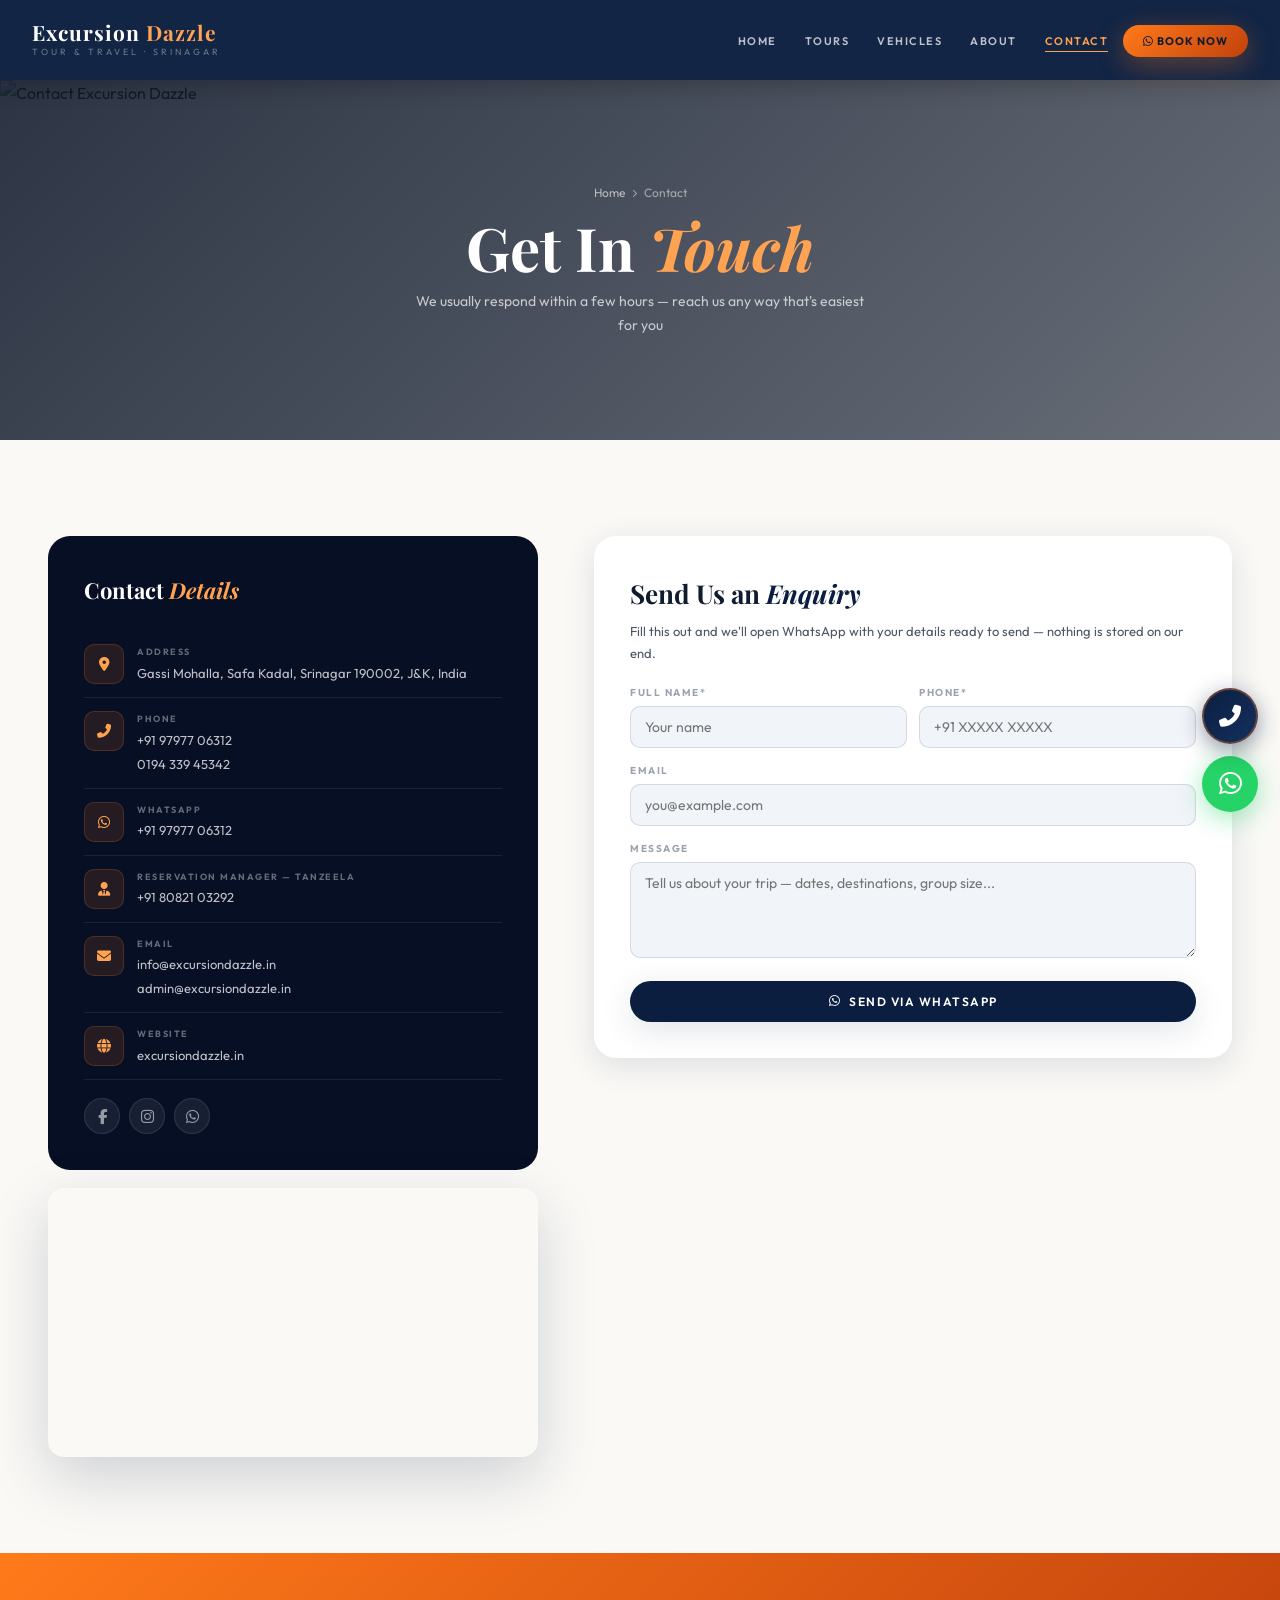
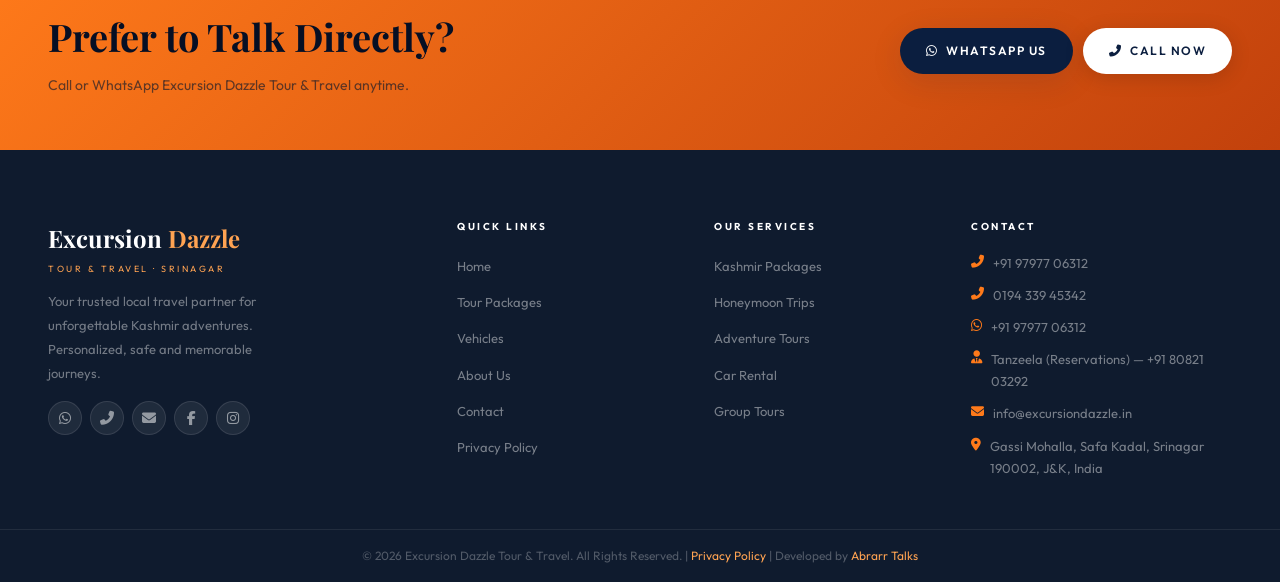
==== contact.html @ 809de859 "Add files via upload" ====
<!DOCTYPE html>
<html lang="en">
<head>
<meta charset="UTF-8"/>
<meta name="viewport" content="width=device-width,initial-scale=1.0,viewport-fit=cover"/>
<title>Contact Excursion Dazzle Tour &amp; Travel – Srinagar Kashmir Travel Agency</title>
<meta name="description" content="Contact Excursion Dazzle Tour &amp; Travel. Gassi Mohalla, Safa Kadal, Srinagar 190002, J&amp;K. Call +91 97977 06312 or WhatsApp for a free Kashmir tour quote."/>
<meta name="robots" content="index, follow, max-image-preview:large, max-snippet:-1"/>
<link rel="canonical" href="https://excursiondazzle.in/contact.html"/>
<meta property="og:title" content="Contact Excursion Dazzle Tour &amp; Travel – Srinagar Kashmir Travel Agency"/>
<meta property="og:description" content="Contact Excursion Dazzle Tour &amp; Travel. Gassi Mohalla, Safa Kadal, Srinagar 190002, J&amp;K. Call +91 97977 06312."/>
<meta property="og:image" content="https://images.unsplash.com/photo-1591649462430-c88aeea56a4f?w=1200&q=80"/>
<meta property="og:url" content="https://excursiondazzle.in/contact.html"/>
<meta name="geo.region" content="IN-JK"/>
<meta name="geo.placename" content="Safa Kadal, Srinagar, Jammu and Kashmir, India"/>
<meta name="geo.position" content="34.0837;74.7973"/>
<link rel="icon" type="image/png" href="favicon.png"/>
<link rel="preconnect" href="https://fonts.googleapis.com"/>
<link href="https://fonts.googleapis.com/css2?family=Playfair+Display:ital,wght@0,400;0,600;0,700;0,800;1,400;1,600&family=Outfit:wght@300;400;500;600;700;800&display=swap" rel="stylesheet"/>
<link rel="stylesheet" href="https://cdnjs.cloudflare.com/ajax/libs/font-awesome/6.5.0/css/all.min.css"/>
<link rel="stylesheet" href="style.css"/>
<script type="application/ld+json">
{
  "@context": "https://schema.org",
  "@type": "BreadcrumbList",
  "itemListElement": [
    { "@type": "ListItem", "position": 1, "name": "Home", "item": "https://excursiondazzle.in/index.html" },
    { "@type": "ListItem", "position": 2, "name": "Contact", "item": "https://excursiondazzle.in/contact.html" }
  ]
}
</script>
</head>
<body><div id="pageLoader"><div class="loader-brand">Excursion<span> Dazzle</span></div><div class="loader-orbit"></div></div><nav id="nav" class="solid">
  <div class="nav-wrap">
    <a href="index.html" class="nav-brand">
      <div class="nav-brand-name">Excursion<span> Dazzle</span></div>
      <div class="nav-brand-sub">Tour &amp; Travel &middot; Srinagar</div>
    </a>
    <ul class="nav-links" id="navLinks">
      <li><a href="index.html">Home</a></li>
      <li><a href="tours.html">Tours</a></li>
      <li><a href="cars.html">Vehicles</a></li>
      <li><a href="about.html">About</a></li>
      <li><a href="contact.html" class="active">Contact</a></li>
      <li><a href="https://wa.me/919797706312?text=Hi%20Excursion%20Dazzle%20Tour%20%26%20Travel!%20I%20want%20to%20enquire%20about%20a%20Kashmir%20trip." target="_blank" rel="noopener noreferrer" class="nav-cta"><i class="fab fa-whatsapp"></i> Book Now</a></li>
    </ul>
    <button class="nav-hbg" id="navHbg" aria-label="Menu"><span></span><span></span><span></span></button>
  </div>
</nav><div class="page-hero">
  <img src="https://images.unsplash.com/photo-1591649462430-c88aeea56a4f?w=1600&q=90" alt="Contact Excursion Dazzle" class="page-hero-bg" loading="eager"/>
  <div class="page-hero-ov"></div>
  <div class="page-hero-cnt">
    <div class="breadcrumb"><a href="index.html">Home</a><i class="fas fa-chevron-right"></i><span>Contact</span></div>
    <h1>Get In <em>Touch</em></h1>
    <p>We usually respond within a few hours — reach us any way that's easiest for you</p>
  </div>
</div>

<section class="sec">
  <div class="wrap">
    <div class="contact-grid">
      <div class="rvl">
        <div class="contact-info-card">
          <h3>Contact <em>Details</em></h3>
          <div class="ci">
            <div class="ci-ico"><i class="fas fa-map-marker-alt"></i></div>
            <div class="ci-body"><strong>Address</strong><span>Gassi Mohalla, Safa Kadal, Srinagar 190002, J&amp;K, India</span></div>
          </div>
          <div class="ci">
            <div class="ci-ico"><i class="fas fa-phone-alt"></i></div>
            <div class="ci-body"><strong>Phone</strong><a href="tel:+919797706312">+91 97977 06312</a><a href="tel:01943394-5342">0194 339 45342</a></div>
          </div>
          <div class="ci">
            <div class="ci-ico"><i class="fab fa-whatsapp"></i></div>
            <div class="ci-body"><strong>WhatsApp</strong><a href="https://wa.me/919797706312?text=Hi%20Excursion%20Dazzle%20Tour%20%26%20Travel!%20I%20want%20to%20enquire%20about%20a%20Kashmir%20trip." target="_blank" rel="noopener noreferrer">+91 97977 06312</a></div>
          </div>
          <div class="ci">
            <div class="ci-ico"><i class="fas fa-user-tie"></i></div>
            <div class="ci-body"><strong>Reservation Manager &mdash; Tanzeela</strong><a href="tel:+918082103292">+91 80821 03292</a></div>
          </div>
          <div class="ci">
            <div class="ci-ico"><i class="fas fa-envelope"></i></div>
            <div class="ci-body"><strong>Email</strong><a href="mailto:info@excursiondazzle.in">info@excursiondazzle.in</a><a href="mailto:admin@excursiondazzle.in">admin@excursiondazzle.in</a></div>
          </div>
          <div class="ci">
            <div class="ci-ico"><i class="fas fa-globe"></i></div>
            <div class="ci-body"><strong>Website</strong><a href="https://excursiondazzle.in" target="_blank" rel="noopener noreferrer">excursiondazzle.in</a></div>
          </div>
          <div class="social-btns">
            <a href="https://www.facebook.com/excursiondazzle" target="_blank" rel="noopener noreferrer" class="soc-btn"><i class="fab fa-facebook-f"></i></a>
            <a href="https://www.instagram.com/Excursion_dazzle" target="_blank" rel="noopener noreferrer" class="soc-btn"><i class="fab fa-instagram"></i></a>
            <a href="https://wa.me/919797706312?text=Hi%20Excursion%20Dazzle%20Tour%20%26%20Travel!%20I%20want%20to%20enquire%20about%20a%20Kashmir%20trip." target="_blank" rel="noopener noreferrer" class="soc-btn"><i class="fab fa-whatsapp"></i></a>
          </div>
        </div>
        <div class="map-frame">
          <iframe src="https://www.google.com/maps?q=Safa+Kadal,+Srinagar,+Jammu+and+Kashmir+190002&output=embed" width="100%" height="260" style="border:0" loading="lazy" referrerpolicy="no-referrer-when-downgrade" title="Excursion Dazzle Tour & Travel location map"></iframe>
        </div>
      </div>

      <div class="rvr">
        <div class="contact-form">
          <h3>Send Us an <em>Enquiry</em></h3>
          <p class="form-sub">Fill this out and we'll open WhatsApp with your details ready to send &mdash; nothing is stored on our end.</p>
          <form id="contactForm">
            <div class="fr">
              <div class="fg"><label for="cfName">Full Name*</label><input type="text" id="cfName" name="name" placeholder="Your name" required/></div>
              <div class="fg"><label for="cfPhone">Phone*</label><input type="tel" id="cfPhone" name="phone" placeholder="+91 XXXXX XXXXX" required/></div>
            </div>
            <div class="fg"><label for="cfEmail">Email</label><input type="email" id="cfEmail" name="email" placeholder="you@example.com"/></div>
            <div class="fg"><label for="cfMessage">Message</label><textarea id="cfMessage" name="message" rows="4" placeholder="Tell us about your trip — dates, destinations, group size..."></textarea></div>
            <button type="submit" id="cfSubmit" class="btn btn-royal" style="width:100%;justify-content:center"><i class="fab fa-whatsapp"></i> Send via WhatsApp</button>
          </form>
          <div class="form-success" id="formSuccess">
            <i class="fas fa-check-circle"></i>
            <h3>WhatsApp Opened!</h3>
            <p>Your message is ready to send on WhatsApp &mdash; just hit send there and we'll reply shortly.</p>
            <a href="tel:+919797706312" class="btn btn-royal"><i class="fas fa-phone-alt"></i> Or Call Us Directly</a>
          </div>
        </div>
      </div>
    </div>
  </div>
</section>

<div class="cta-strip">
  <div class="wrap">
    <div class="cta-inner">
      <div><h2>Prefer to Talk Directly?</h2><p>Call or WhatsApp Excursion Dazzle Tour &amp; Travel anytime.</p></div>
      <div class="cta-btns">
        <a href="https://wa.me/919797706312?text=Hi%20Excursion%20Dazzle%20Tour%20%26%20Travel!%20I%20want%20to%20enquire%20about%20a%20Kashmir%20trip." target="_blank" rel="noopener noreferrer" class="btn btn-royal"><i class="fab fa-whatsapp"></i> WhatsApp Us</a>
        <a href="tel:+919797706312" class="btn btn-white"><i class="fas fa-phone-alt"></i> Call Now</a>
      </div>
    </div>
  </div>
</div>
<footer>
  <div class="ft"><div class="wrap"><div class="ft-grid">
    <div>
      <div class="ft-brand-name">Excursion<span> Dazzle</span></div>
      <div class="ft-brand-tag">Tour &amp; Travel &middot; Srinagar</div>
      <p class="ft-about">Your trusted local travel partner for unforgettable Kashmir adventures. Personalized, safe and memorable journeys.</p>
      <div class="ft-soc">
        <a href="https://wa.me/919797706312?text=Hi%20Excursion%20Dazzle%20Tour%20%26%20Travel!%20I%20want%20to%20enquire%20about%20a%20Kashmir%20trip." target="_blank" rel="noopener noreferrer"><i class="fab fa-whatsapp"></i></a>
        <a href="tel:+919797706312"><i class="fas fa-phone-alt"></i></a>
        <a href="mailto:info@excursiondazzle.in"><i class="fas fa-envelope"></i></a>
        <a href="https://www.facebook.com/excursiondazzle" target="_blank" rel="noopener noreferrer"><i class="fab fa-facebook-f"></i></a>
        <a href="https://www.instagram.com/Excursion_dazzle" target="_blank" rel="noopener noreferrer"><i class="fab fa-instagram"></i></a>
      </div>
    </div>
    <div class="ft-col"><h4>Quick Links</h4><ul>
      <li><a href="index.html">Home</a></li>
      <li><a href="tours.html">Tour Packages</a></li>
      <li><a href="cars.html">Vehicles</a></li>
      <li><a href="about.html">About Us</a></li>
      <li><a href="contact.html">Contact</a></li>
      <li><a href="privacy.html">Privacy Policy</a></li>
    </ul></div>
    <div class="ft-col"><h4>Our Services</h4><ul>
      <li><a href="tours.html">Kashmir Packages</a></li>
      <li><a href="tours.html">Honeymoon Trips</a></li>
      <li><a href="tours.html">Adventure Tours</a></li>
      <li><a href="cars.html">Car Rental</a></li>
      <li><a href="tours.html">Group Tours</a></li>
    </ul></div>
    <div class="ft-col"><h4>Contact</h4>
      <div class="ft-ci"><i class="fas fa-phone-alt"></i><a href="tel:+919797706312">+91 97977 06312</a></div>
      <div class="ft-ci"><i class="fas fa-phone-alt"></i><a href="tel:01943394-5342">0194 339 45342</a></div>
      <div class="ft-ci"><i class="fab fa-whatsapp"></i><a href="https://wa.me/919797706312?text=Hi%20Excursion%20Dazzle%20Tour%20%26%20Travel!%20I%20want%20to%20enquire%20about%20a%20Kashmir%20trip.">+91 97977 06312</a></div>
      <div class="ft-ci"><i class="fas fa-user-tie"></i><span>Tanzeela (Reservations) &mdash; <a href="tel:+918082103292">+91 80821 03292</a></span></div>
      <div class="ft-ci"><i class="fas fa-envelope"></i><a href="mailto:info@excursiondazzle.in">info@excursiondazzle.in</a></div>
      <div class="ft-ci"><i class="fas fa-map-marker-alt"></i><span>Gassi Mohalla, Safa Kadal, Srinagar 190002, J&amp;K, India</span></div>
    </div>
  </div></div></div>
  <div class="fb"><div class="wrap">&copy; 2026 Excursion Dazzle Tour &amp; Travel. All Rights Reserved. | <a href="privacy.html">Privacy Policy</a> | Developed by <a href="https://abrartallks-portfolio.co.in/" target="_blank" rel="noopener noreferrer">Abrarr Talks</a></div></div>
</footer>
<a href="https://wa.me/919797706312?text=Hi%20Excursion%20Dazzle%20Tour%20%26%20Travel!%20I%20want%20to%20enquire%20about%20a%20Kashmir%20trip." target="_blank" rel="noopener noreferrer" class="wa-float" aria-label="WhatsApp"><i class="fab fa-whatsapp"></i><span class="wa-tip">Chat with us!</span></a>
<a href="tel:+919797706312" class="call-float" aria-label="Call"><i class="fas fa-phone-alt"></i><span class="call-tip">+91 97977 06312</span></a>
<button class="sct" id="sct"><i class="fas fa-chevron-up"></i></button>
<div class="toast" id="toast"></div>
<script src="script.js"></script>
</body>
</html>
---- style.css ----
/* ================================================================
   EXCURSION DAZZLE TOUR & TRAVEL — Premium Design System
   Deep Navy · Signature Orange · White · Subtle Red
   ================================================================ */
@import url('https://fonts.googleapis.com/css2?family=Playfair+Display:ital,wght@0,400;0,600;0,700;0,800;1,400;1,600&family=Outfit:wght@300;400;500;600;700;800&display=swap');

:root {
  /* Brand accent colors — Excursion Dazzle Tour & Travel */
  --primary:       #0B1E3F;   /* deep navy */
  --primary-hover: #14305F;   /* lighter navy on hover */
  --secondary:     #FF7A1A;   /* signature orange */
  --dark:          #060F24;   /* darkest navy (footer/hero base) */
  --dark-2:        #0A1830;
  --navbar:        #0B1E3F;
  --card:          #ffffff;
  --text-light:    #4b5563;
  --whatsapp:      #25D366;
  --accent-red:    #E23E3E;   /* subtle red — badges, urgency, price tags */

  /* Legacy color aliases (kept so existing component CSS below still resolves) */
  --royal:      var(--primary);
  --royal-dark: var(--dark);
  --royal-mid:  var(--primary-hover);
  --sky:        #3A5CA8;
  --gold:       var(--secondary);
  --gold-light: #FFA352;
  --gold-pale:  rgba(255,122,26,.12);
  --white:      #ffffff;
  --cream:      #FAF9F6;
  --charcoal:   #0F1B2E;
  --mist:       #F1F4F9;
  --text:       #101828;
  --text2:      #4b5563;
  --text3:      #9ca3af;
  --border:     rgba(11,30,63,.12);
  --border2:    rgba(255,122,26,.35);

  /* Shadows */
  --sh-sm:   0 2px 12px rgba(11,30,63,.08);
  --sh-md:   0 8px 32px rgba(11,30,63,.12);
  --sh-lg:   0 20px 60px rgba(11,30,63,.18);
  --sh-xl:   0 32px 80px rgba(11,30,63,.22);
  --sh-gold: 0 8px 28px rgba(255,122,26,.32);
  --sh-red:  0 8px 24px rgba(226,62,62,.32);

  /* Radii — sharper, more editorial than the old rounded style */
  --r-sm: 4px; --r-md: 10px; --r-lg: 16px; --r-xl: 22px; --r-2xl: 34px;

  /* Transitions */
  --ease: all .32s cubic-bezier(.4,0,.2,1);

  /* Nav */
  --nav-h: 80px;
}

/* ── RESET ─────────────────────────────────────────────── */
*,*::before,*::after { box-sizing: border-box; margin: 0; padding: 0; }
html { scroll-behavior: smooth; font-size: 16px; -webkit-text-size-adjust: 100%; }
body {
  font-family: 'Outfit', sans-serif;
  background: var(--cream);
  color: var(--text);
  overflow-x: hidden;
  line-height: 1.7;
  -webkit-font-smoothing: antialiased;
}
a { text-decoration: none; color: inherit; }
ul { list-style: none; }
img { display: block; max-width: 100%; height: auto; }
button { cursor: pointer; border: none; font-family: inherit; }
input, select, textarea { font-family: inherit; }

/* ── LOADER ─────────────────────────────────────────────── */
#pageLoader {
  position: fixed; inset: 0; z-index: 9999;
  background: var(--royal-dark);
  display: flex; flex-direction: column;
  align-items: center; justify-content: center;
  gap: 20px; transition: opacity .6s, visibility .6s;
}
#pageLoader.out { opacity: 0; visibility: hidden; pointer-events: none; }
.loader-brand {
  font-family: 'Playfair Display', serif;
  font-size: clamp(22px, 5vw, 38px);
  font-weight: 700; color: var(--white);
  letter-spacing: 1.5px;
  text-align: center;
}
.loader-brand span { color: var(--gold-light); }
.loader-orbit {
  width: 44px; height: 44px;
  border: 3px solid rgba(255,255,255,.1);
  border-top-color: var(--gold-light);
  border-radius: 50%;
  animation: spin 1s linear infinite;
}
@keyframes spin { to { transform: rotate(360deg); } }

/* ── TOP STRIP (govt-registration / trust bar) ─────────── */
.top-strip {
  position: fixed; top: 0; left: 0; right: 0; z-index: 901;
  background: var(--accent-red); color: var(--white);
  text-align: center; padding: 6px 14px;
  font-size: clamp(10px,1.6vw,11.5px); font-weight: 600; letter-spacing: .4px;
}
.top-strip i { margin-right: 6px; }
.top-strip + #nav { top: 30px; }
@media(max-width:480px){
  .top-strip { padding: 5px 10px; }
}

/* ── NAVBAR ─────────────────────────────────────────────── */
#nav {
  position: fixed; top: 0; left: 0; right: 0; z-index: 900;
  height: var(--nav-h);
  transition: background .35s, box-shadow .35s, height .3s;
}
#nav.solid {
  background: rgba(11,30,63,.97);
  backdrop-filter: blur(20px);
  box-shadow: 0 2px 24px rgba(0,0,0,.28);
}
#nav.sc { height: 62px; }
.nav-wrap {
  max-width: 1280px; margin: 0 auto;
  padding: 0 clamp(16px,3vw,32px);
  display: flex; align-items: center;
  justify-content: space-between; height: 100%;
}
.nav-brand {
  display: flex; flex-direction: column;
  z-index: 901; position: relative;
}
.nav-brand-name {
  font-family: 'Playfair Display', serif;
  font-size: clamp(15px,2.6vw,21px);
  font-weight: 700; color: var(--white);
  letter-spacing: 1px; line-height: 1.15;
}
.nav-brand-name span { color: var(--gold-light); }
.nav-brand-sub {
  font-size: 9px; color: rgba(255,255,255,.38);
  letter-spacing: 3px; text-transform: uppercase;
}
.nav-links {
  display: flex; align-items: center; gap: 2px;
}
.nav-links a {
  font-size: 11px; font-weight: 600; letter-spacing: 1.5px;
  text-transform: uppercase; color: rgba(255,255,255,.72);
  padding: 7px 13px; border-radius: var(--r-sm);
  transition: var(--ease); position: relative;
}
.nav-links a::after {
  content: ''; position: absolute; bottom: 3px; left: 13px; right: 13px;
  height: 1px; background: var(--gold-light);
  transform: scaleX(0); transition: transform .3s;
  transform-origin: center;
}
.nav-links a:hover { color: var(--white); }
.nav-links a:hover::after, .nav-links a.active::after { transform: scaleX(1); }
.nav-links a.active { color: var(--gold-light); }
.nav-cta {
  background: linear-gradient(135deg, var(--gold), #C2410C) !important;
  color: var(--charcoal) !important; font-weight: 700 !important;
  padding: 9px 20px !important; border-radius: 99px !important;
  box-shadow: var(--sh-gold) !important; letter-spacing: 1px !important;
}
.nav-cta:hover { transform: translateY(-1px); box-shadow: 0 10px 28px rgba(255,122,26,.5) !important; }
.nav-cta::after { display: none !important; }
.nav-hbg {
  display: none; flex-direction: column; gap: 5px;
  padding: 5px; z-index: 901; background: none; border: none; cursor: pointer;
}
.nav-hbg span {
  display: block; width: 22px; height: 2px;
  background: var(--white); border-radius: 2px;
  transition: var(--ease); pointer-events: none;
}
.nav-hbg.open span:nth-child(1) { transform: translateY(7px) rotate(45deg); }
.nav-hbg.open span:nth-child(2) { opacity: 0; }
.nav-hbg.open span:nth-child(3) { transform: translateY(-7px) rotate(-45deg); }

/* ── BUTTONS ─────────────────────────────────────────────── */
.btn {
  display: inline-flex; align-items: center; gap: 8px;
  font-family: 'Outfit', sans-serif; font-weight: 600;
  font-size: 12px; letter-spacing: 1.5px; text-transform: uppercase;
  padding: 13px 26px; border-radius: 99px;
  transition: var(--ease); cursor: pointer; border: none;
  white-space: nowrap; text-decoration: none;
}
.btn-gold { background: linear-gradient(135deg, var(--gold), #C2410C); color: var(--charcoal); box-shadow: var(--sh-gold); }
.btn-gold:hover { transform: translateY(-2px); box-shadow: 0 14px 36px rgba(255,122,26,.5); }
.btn-royal { background: var(--royal); color: var(--white); box-shadow: var(--sh-md); }
.btn-royal:hover { background: var(--royal-mid); transform: translateY(-2px); }
.btn-white { background: var(--white); color: var(--royal); box-shadow: 0 4px 20px rgba(0,0,0,.15); }
.btn-white:hover { transform: translateY(-2px); box-shadow: 0 8px 28px rgba(0,0,0,.2); }
.btn-outline { background: transparent; color: var(--white); border: 1.5px solid rgba(255,255,255,.4); }
.btn-outline:hover { background: rgba(255,255,255,.1); border-color: var(--gold-light); color: var(--gold-light); transform: translateY(-2px); }
.btn-wa { background: #25D366; color: var(--white); box-shadow: 0 4px 16px rgba(37,211,102,.32); }
.btn-wa:hover { background: #1eba57; transform: translateY(-2px); box-shadow: 0 8px 26px rgba(37,211,102,.45); }
.btn-sm { padding: 9px 18px; font-size: 10px; }

/* ── LAYOUT ──────────────────────────────────────────────── */
.wrap { max-width: 1240px; margin: 0 auto; padding: 0 clamp(14px,4vw,28px); }
.sec { padding: clamp(56px,10vw,96px) 0; }
.sec-sm { padding: clamp(36px,6vw,56px) 0; }

/* ── SECTION LABELS ──────────────────────────────────────── */
.lbl {
  display: inline-flex; align-items: center; gap: 10px;
  font-size: 10px; font-weight: 700; letter-spacing: 3px;
  text-transform: uppercase; color: var(--gold); margin-bottom: 12px;
}
.lbl::before, .lbl::after {
  content: ''; display: block; width: 24px; height: 1px;
  background: var(--gold); flex-shrink: 0;
}
.ttl {
  font-family: 'Playfair Display', serif;
  font-size: clamp(28px,5vw,52px);
  font-weight: 700; color: var(--charcoal);
  line-height: 1.15; margin-bottom: 14px;
}
.ttl em { font-style: italic; color: var(--royal); }
.ttl.lt { color: var(--white); }
.ttl.lt em { color: var(--gold-light); }
.sub-txt {
  font-size: clamp(14px,1.8vw,16px);
  color: var(--text2); max-width: 540px; line-height: 1.85;
}
.sub-txt.lt { color: rgba(255,255,255,.65); }
.sh { margin-bottom: clamp(32px,5vw,52px); }
.sh.c { text-align: center; }
.sh.c .lbl { justify-content: center; }
.sh.c .sub-txt { margin: 0 auto; }

/* ── REVEAL ──────────────────────────────────────────────── */
.rv  { opacity: 0; transform: translateY(26px); transition: opacity .65s cubic-bezier(.4,0,.2,1), transform .65s cubic-bezier(.4,0,.2,1); }
.rvl { opacity: 0; transform: translateX(-26px); transition: opacity .65s cubic-bezier(.4,0,.2,1), transform .65s cubic-bezier(.4,0,.2,1); }
.rvr { opacity: 0; transform: translateX(26px);  transition: opacity .65s cubic-bezier(.4,0,.2,1), transform .65s cubic-bezier(.4,0,.2,1); }
.rv.in,.rvl.in,.rvr.in { opacity: 1; transform: translate(0); }

/* ── GLASSMORPHISM CARD ──────────────────────────────────── */
.glass {
  background: rgba(255,255,255,.72);
  backdrop-filter: blur(12px);
  -webkit-backdrop-filter: blur(12px);
  border: 1px solid rgba(255,255,255,.7);
  border-radius: var(--r-xl);
  box-shadow: var(--sh-md);
}
.glass-dark {
  background: rgba(16,25,43,.72);
  backdrop-filter: blur(16px);
  -webkit-backdrop-filter: blur(16px);
  border: 1px solid rgba(255,255,255,.1);
  border-radius: var(--r-xl);
}

/* ── HERO ─────────────────────────────────────────────────── */
.hero {
  position: relative; height: 100vh; min-height: 620px;
  display: flex; align-items: center; justify-content: center;
  overflow: hidden;
}
.hero-bg {
  position: absolute; inset: 0;
  background: url('https://images.unsplash.com/photo-1626714638456-5f14c9427ad4?w=1800&q=90') center/cover no-repeat;
  filter: none !important;
}
.hero-ov {
  position: absolute; inset: 0;
  background: linear-gradient(160deg,
    rgba(16,25,43,.82) 0%,
    rgba(16,25,43,.48) 45%,
    rgba(16,25,43,.72) 100%);
}
.hero-bot {
  position: absolute; bottom: 0; left: 0; right: 0; height: 130px;
  background: linear-gradient(to top, var(--cream), transparent);
  pointer-events: none;
}
.hero-cnt {
  position: relative; z-index: 2; text-align: center;
  padding: 0 clamp(16px,5vw,40px); max-width: 900px; width: 100%;
}
.hero-eyebrow {
  display: inline-flex; align-items: center; gap: 8px;
  font-size: 10px; font-weight: 700; letter-spacing: 3.5px;
  text-transform: uppercase; color: var(--gold-light);
  background: rgba(255,122,26,.14);
  border: 1px solid rgba(255,122,26,.3);
  padding: 7px 16px; border-radius: 99px; margin-bottom: 20px;
}
.hero-title {
  font-family: 'Playfair Display', serif;
  font-size: clamp(38px,7.5vw,86px);
  font-weight: 700; color: var(--white);
  line-height: 1.06; margin-bottom: 18px;
  text-shadow: 0 3px 22px rgba(0,0,0,.28);
}
.hero-title em { font-style: italic; color: var(--gold-light); display: block; }
.hero-sub {
  font-size: clamp(14px,2.2vw,17px);
  color: rgba(255,255,255,.78);
  max-width: 560px; margin: 0 auto 32px;
  line-height: 1.85; font-weight: 300;
}
.hero-btns { display: flex; gap: 12px; flex-wrap: wrap; justify-content: center; }
.hero-scroll {
  position: absolute; bottom: 28px; left: 50%;
  transform: translateX(-50%); z-index: 2;
  display: flex; flex-direction: column;
  align-items: center; gap: 6px;
  color: rgba(255,255,255,.4); font-size: 9px;
  letter-spacing: 2px; text-transform: uppercase;
}
.hero-scroll-dot {
  width: 1.5px; height: 32px;
  background: linear-gradient(to bottom, transparent, rgba(255,255,255,.5));
}

/* ── TRUST STRIP ─────────────────────────────────────────── */
.trust-strip {
  background: var(--royal-dark);
  padding: clamp(20px,4vw,30px) 0;
}
.trust-grid {
  display: grid; grid-template-columns: repeat(4,1fr);
  gap: 0; max-width: 900px; margin: 0 auto;
}
.trust-item {
  text-align: center; padding: clamp(14px,3vw,22px) 14px;
  border-right: 1px solid rgba(255,255,255,.09);
  position: relative; transition: var(--ease);
}
.trust-item:last-child { border: none; }
.trust-item::after {
  content: ''; position: absolute; bottom: 0; left: 50%;
  transform: translateX(-50%); width: 0; height: 2px;
  background: var(--gold-light); transition: .4s;
}
.trust-item:hover::after { width: 60%; }
.trust-num {
  font-family: 'Playfair Display', serif;
  font-size: clamp(26px,4vw,38px);
  font-weight: 700; color: var(--gold-light);
  display: block; line-height: 1;
}
.trust-lbl {
  font-size: clamp(9px,1.6vw,11px);
  color: rgba(255,255,255,.5); letter-spacing: 1.5px;
  text-transform: uppercase; margin-top: 5px; display: block;
}
.trust-icon {
  font-size: clamp(16px,2.5vw,20px);
  color: var(--gold); margin-bottom: 6px; display: block;
}

/* ── ABOUT ───────────────────────────────────────────────── */
.about-grid {
  display: grid; grid-template-columns: 1fr 1fr;
  gap: clamp(32px,6vw,80px); align-items: center;
}
.about-imgs { position: relative; padding-bottom: 32px; }
.about-main {
  border-radius: var(--r-xl); overflow: hidden;
  height: clamp(280px,45vw,480px); box-shadow: var(--sh-xl);
}
.about-main img { width: 100%; height: 100%; object-fit: cover; filter: none !important; transition: transform .5s; }
.about-main:hover img { transform: scale(1.04); }
.about-sm {
  position: absolute; bottom: 0; right: clamp(-12px,-3vw,-28px);
  width: clamp(140px,18vw,210px); height: clamp(110px,14vw,160px);
  border-radius: var(--r-lg); overflow: hidden;
  border: 5px solid var(--cream); box-shadow: var(--sh-lg);
}
.about-sm img { width: 100%; height: 100%; object-fit: cover; }
.about-badge {
  position: absolute; top: -14px; left: -14px;
  width: clamp(72px,9vw,90px); height: clamp(72px,9vw,90px);
  border-radius: 50%;
  background: linear-gradient(135deg, var(--gold), #C2410C);
  display: flex; flex-direction: column; align-items: center;
  justify-content: center; box-shadow: var(--sh-gold); z-index: 2;
}
.about-badge-n {
  font-family: 'Playfair Display', serif;
  font-size: clamp(18px,3vw,24px);
  font-weight: 700; color: var(--white); line-height: 1;
}
.about-badge-t {
  font-size: 8px; color: rgba(255,255,255,.8); font-weight: 700;
  letter-spacing: 1px; text-transform: uppercase; text-align: center; line-height: 1.4;
}
.about-hl {
  display: flex; align-items: center; gap: 12px;
  font-size: clamp(13px,1.8vw,14px); color: var(--text2); margin-bottom: 12px;
}
.about-hl i {
  width: 32px; height: 32px; border-radius: 50%;
  background: rgba(255,122,26,.1); border: 1px solid var(--border2);
  display: flex; align-items: center; justify-content: center;
  color: var(--gold); font-size: 12px; flex-shrink: 0;
}

/* ── SERVICES ────────────────────────────────────────────── */
.services-bg {
  background: linear-gradient(180deg, var(--cream) 0%, #e8eef7 100%);
}
.svc-grid { display: grid; grid-template-columns: repeat(4,1fr); gap: 20px; }
.svc-card {
  background: var(--card); border-radius: var(--r-xl);
  padding: clamp(22px,3vw,30px) clamp(18px,2.5vw,24px);
  box-shadow: var(--sh-md); transition: var(--ease);
  position: relative; overflow: hidden; border: 1px solid transparent;
}
.svc-card::before {
  content: ''; position: absolute; inset: 0;
  background: linear-gradient(135deg, rgba(11,30,63,.04), rgba(255,122,26,.06));
  opacity: 0; transition: var(--ease);
}
.svc-card:hover {
  transform: translateY(-8px); box-shadow: var(--sh-xl);
  border-color: rgba(255,122,26,.25);
}
.svc-card:hover::before { opacity: 1; }
.svc-ico {
  width: 56px; height: 56px; border-radius: var(--r-md);
  background: linear-gradient(135deg, rgba(11,30,63,.1), rgba(255,122,26,.08));
  border: 1px solid var(--border2);
  display: flex; align-items: center; justify-content: center;
  margin-bottom: 18px; font-size: 22px; color: var(--royal);
  transition: var(--ease);
}
.svc-card:hover .svc-ico {
  background: linear-gradient(135deg, var(--royal), var(--royal-mid));
  color: var(--white); border-color: var(--royal);
}
.svc-card h3 {
  font-family: 'Playfair Display', serif;
  font-size: clamp(17px,2.2vw,20px); color: var(--charcoal); margin-bottom: 9px;
}
.svc-card p {
  font-size: 13px; color: var(--text2); line-height: 1.8; margin-bottom: 16px;
}
.svc-num {
  position: absolute; top: 14px; right: 18px;
  font-family: 'Playfair Display', serif; font-size: 48px;
  font-weight: 700; color: rgba(11,30,63,.05); line-height: 1;
}

/* ── WHY US ───────────────────────────────────────────────── */
.why-bg {
  background: linear-gradient(135deg, var(--royal-dark), var(--royal));
  position: relative; overflow: hidden;
}
.why-bg::before {
  content: ''; position: absolute; inset: 0;
  background: url('https://images.unsplash.com/photo-1506905925346-21bda4d32df4?w=1200&q=20') center/cover;
  opacity: .07; filter: none;
}
.why-grid { display: grid; grid-template-columns: repeat(3,1fr); gap: 22px; position: relative; }
.why-card {
  background: rgba(255,255,255,.06);
  border: 1px solid rgba(255,255,255,.1);
  border-radius: var(--r-xl); padding: clamp(24px,3.5vw,36px) clamp(18px,2.5vw,26px);
  text-align: center; transition: var(--ease);
  position: relative; overflow: hidden;
}
.why-card::after {
  content: ''; position: absolute; bottom: 0; left: 0; right: 0; height: 3px;
  background: linear-gradient(90deg, var(--gold), var(--gold-light));
  transform: scaleX(0); transition: transform .4s; transform-origin: center;
}
.why-card:hover { transform: translateY(-6px); border-color: rgba(255,122,26,.3); background: rgba(255,255,255,.1); }
.why-card:hover::after { transform: scaleX(1); }
.why-ico {
  width: 66px; height: 66px; border-radius: 50%;
  background: rgba(255,122,26,.14); border: 1px solid rgba(255,122,26,.3);
  display: flex; align-items: center; justify-content: center;
  margin: 0 auto 18px; font-size: 26px; color: var(--gold-light);
}
.why-card h3 {
  font-family: 'Playfair Display', serif;
  font-size: clamp(18px,2.5vw,22px); color: var(--white); margin-bottom: 10px;
}
.why-card p { font-size: 13px; color: rgba(255,255,255,.58); line-height: 1.85; }

/* ── GALLERY ─────────────────────────────────────────────── */
.gallery-bg { background: var(--charcoal); }
.gal-filter {
  display: flex; gap: 9px; flex-wrap: wrap;
  justify-content: center; margin-bottom: 32px;
}
.gal-btn {
  font-size: 11px; font-weight: 700; letter-spacing: 1px;
  text-transform: uppercase; padding: 7px 16px; border-radius: 99px;
  border: 1.5px solid rgba(255,255,255,.2); color: rgba(255,255,255,.6);
  background: transparent; cursor: pointer; transition: var(--ease);
  font-family: 'Outfit', sans-serif;
}
.gal-btn:hover, .gal-btn.on {
  background: var(--gold); color: var(--charcoal);
  border-color: var(--gold); box-shadow: var(--sh-gold);
}
.gal-grid {
  columns: 3; gap: 12px; column-fill: balance;
}
.gal-item {
  break-inside: avoid; margin-bottom: 12px;
  border-radius: var(--r-lg); overflow: hidden;
  position: relative; cursor: pointer; display: block;
}
.gal-item img {
  width: 100%; display: block; transition: transform .55s; filter: none !important;
}
.gal-item:hover img { transform: scale(1.07); }
.gal-ov {
  position: absolute; inset: 0;
  background: rgba(16,25,43,0);
  display: flex; flex-direction: column;
  align-items: center; justify-content: center; gap: 7px;
  transition: var(--ease); color: var(--white);
}
.gal-ov i { font-size: 22px; opacity: 0; transform: scale(.5); transition: var(--ease); }
.gal-cap {
  font-size: 11px; font-weight: 600; opacity: 0;
  transform: translateY(6px); transition: var(--ease);
  text-transform: uppercase; letter-spacing: 1px;
  background: rgba(255,122,26,.85); padding: 3px 10px; border-radius: 99px;
}
.gal-item:hover .gal-ov { background: rgba(16,25,43,.62); }
.gal-item:hover .gal-ov i { opacity: 1; transform: scale(1); }
.gal-item:hover .gal-cap { opacity: 1; transform: translateY(0); }

/* Lightbox */
.lb {
  position: fixed; inset: 0; z-index: 9000;
  background: rgba(0,0,0,.93);
  display: none; flex-direction: column;
  align-items: center; justify-content: center;
}
.lb.open { display: flex; }
.lb img { max-width: 90vw; max-height: 80vh; border-radius: var(--r-lg); object-fit: contain; }
.lb-x {
  position: absolute; top: 18px; right: 22px;
  width: 40px; height: 40px; border-radius: 50%;
  background: rgba(255,255,255,.1); color: var(--white);
  font-size: 16px; display: flex; align-items: center;
  justify-content: center; cursor: pointer; border: none; transition: var(--ease);
}
.lb-x:hover { background: rgba(255,255,255,.2); }
.lb-nav {
  position: absolute; top: 50%; transform: translateY(-50%);
  width: 44px; height: 44px; border-radius: 50%;
  background: rgba(255,255,255,.1); color: var(--white);
  font-size: 16px; display: flex; align-items: center;
  justify-content: center; cursor: pointer; border: none; transition: var(--ease);
}
.lb-nav:hover { background: rgba(255,255,255,.2); }
.lb-prev { left: 16px; } .lb-next { right: 16px; }
.lb-cap { color: rgba(255,255,255,.6); font-size: 13px; margin-top: 14px; text-align: center; }

/* ── TESTIMONIALS ────────────────────────────────────────── */
.testi-bg { background: linear-gradient(180deg, #e8eef7 0%, var(--cream) 100%); }
.testi-grid { display: grid; grid-template-columns: repeat(3,1fr); gap: 22px; }
.testi-card {
  background: var(--card); border-radius: var(--r-xl);
  padding: clamp(24px,3.5vw,36px) clamp(20px,3vw,28px);
  box-shadow: var(--sh-md); transition: var(--ease);
  position: relative; overflow: hidden;
}
.testi-card::before {
  content: '\201C'; font-family: 'Playfair Display', serif;
  font-size: 100px; color: rgba(11,30,63,.06);
  position: absolute; top: -8px; left: 16px; line-height: 1;
}
.testi-card:hover { transform: translateY(-5px); box-shadow: var(--sh-xl); }
.testi-stars { color: var(--gold); font-size: 14px; letter-spacing: 2px; margin-bottom: 13px; }
.testi-card p {
  font-size: clamp(13px,1.8vw,15px); color: var(--text2);
  line-height: 1.9; font-style: italic; margin-bottom: 18px; position: relative; z-index: 1;
}
.testi-auth { display: flex; align-items: center; gap: 12px; }
.testi-av {
  width: 46px; height: 46px; border-radius: 50%;
  background: linear-gradient(135deg, var(--royal), var(--royal-mid));
  display: flex; align-items: center; justify-content: center;
  font-weight: 700; font-size: 14px; color: var(--white); flex-shrink: 0;
}
.testi-auth strong { display: block; font-size: 14px; color: var(--charcoal); font-weight: 600; }
.testi-auth span { font-size: 11px; color: var(--text3); }

/* ── CONTACT ─────────────────────────────────────────────── */
.contact-grid { display: grid; grid-template-columns: 1fr 1.3fr; gap: clamp(28px,5vw,56px); align-items: start; }
.contact-info-card {
  background: var(--royal-dark); border-radius: var(--r-xl);
  padding: clamp(26px,4vw,36px); margin-bottom: 18px;
}
.contact-info-card h3 {
  font-family: 'Playfair Display', serif; font-size: 22px;
  color: var(--white); margin-bottom: 22px;
}
.contact-info-card h3 em { font-style: italic; color: var(--gold-light); }
.ci { display: flex; gap: 13px; padding: 13px 0; border-bottom: 1px solid rgba(255,255,255,.08); }
.ci:last-of-type { border: none; }
.ci-ico {
  width: 40px; height: 40px; border-radius: var(--r-md);
  background: rgba(255,122,26,.12); border: 1px solid rgba(255,122,26,.2);
  display: flex; align-items: center; justify-content: center;
  color: var(--gold-light); font-size: 14px; flex-shrink: 0;
}
.ci-body { display: flex; flex-direction: column; gap: 2px; }
.ci-body strong { font-size: 9px; letter-spacing: 1.5px; text-transform: uppercase; color: rgba(255,255,255,.38); }
.ci-body a, .ci-body span { font-size: 13px; color: rgba(255,255,255,.75); transition: var(--ease); }
.ci-body a:hover { color: var(--gold-light); }
.social-btns { display: flex; gap: 9px; margin-top: 18px; flex-wrap: wrap; }
.soc-btn {
  width: 36px; height: 36px; border-radius: 50%;
  background: rgba(255,255,255,.07); border: 1px solid rgba(255,255,255,.1);
  display: flex; align-items: center; justify-content: center;
  font-size: 15px; color: rgba(255,255,255,.55); transition: var(--ease);
  text-decoration: none;
}
.soc-btn:hover { background: var(--gold); color: var(--charcoal); border-color: var(--gold); transform: translateY(-2px); }
.map-frame { border-radius: var(--r-lg); overflow: hidden; box-shadow: var(--sh-lg); }
.contact-form {
  background: var(--card); border-radius: var(--r-xl);
  padding: clamp(24px,3.5vw,36px); box-shadow: var(--sh-md);
}
.contact-form h3 {
  font-family: 'Playfair Display', serif; font-size: clamp(20px,2.8vw,26px);
  color: var(--charcoal); margin-bottom: 4px;
}
.contact-form h3 em { font-style: italic; color: var(--royal); }
.form-sub { font-size: 13px; color: var(--text2); margin-bottom: 20px; }
.fg { margin-bottom: 14px; }
.fg label {
  display: block; font-size: 10px; font-weight: 700; letter-spacing: 1.5px;
  text-transform: uppercase; color: var(--text3); margin-bottom: 5px;
}
.fg input, .fg select, .fg textarea {
  width: 100%; padding: 11px 14px;
  border: 1.5px solid rgba(11,30,63,.13);
  border-radius: var(--r-md); font-size: 14px;
  color: var(--text); background: var(--mist);
  transition: var(--ease); outline: none;
  -webkit-appearance: none; appearance: none;
  font-family: 'Outfit', sans-serif;
}
.fg input:focus, .fg select:focus, .fg textarea:focus {
  border-color: var(--royal); background: var(--card);
  box-shadow: 0 0 0 3px rgba(11,30,63,.1);
}
.fg textarea { resize: vertical; }
.fr { display: grid; grid-template-columns: 1fr 1fr; gap: 12px; }
.form-success {
  text-align: center; padding: 32px 16px; display: none;
}
.form-success i { font-size: 48px; color: #25D366; display: block; margin-bottom: 12px; }
.form-success h3 { font-family: 'Playfair Display', serif; font-size: 24px; color: var(--charcoal); margin-bottom: 8px; }
.form-success p { color: var(--text2); font-size: 14px; margin-bottom: 18px; }

/* ── CTA STRIP ───────────────────────────────────────────── */
.cta-strip {
  background: linear-gradient(135deg, var(--gold), #C2410C);
  padding: clamp(36px,6vw,52px) 0; position: relative; overflow: hidden;
}
.cta-strip::before {
  content: ''; position: absolute; inset: 0;
  background: url('https://images.unsplash.com/photo-1506905925346-21bda4d32df4?w=1200&q=20') center/cover;
  opacity: .1; filter: none;
}
.cta-inner {
  display: flex; align-items: center;
  justify-content: space-between; gap: 22px;
  flex-wrap: wrap; position: relative;
}
.cta-inner h2 {
  font-family: 'Playfair Display', serif;
  font-size: clamp(22px,3.5vw,38px); color: var(--royal-dark); font-weight: 700;
}
.cta-inner p { font-size: 14px; color: rgba(16,25,43,.65); margin-top: 5px; }
.cta-btns { display: flex; gap: 10px; flex-wrap: wrap; }

/* ── TOURS PAGE SPECIFIC ─────────────────────────────────── */
.tour-grid { display: grid; grid-template-columns: repeat(3,1fr); gap: 22px; }
.tour-card {
  background: var(--card); border-radius: var(--r-xl);
  overflow: hidden; box-shadow: var(--sh-md); transition: var(--ease);
}
.tour-card:hover { transform: translateY(-8px); box-shadow: var(--sh-xl); }
.tour-img { height: clamp(180px,24vw,240px); overflow: hidden; position: relative; }
.tour-img img { width: 100%; height: 100%; object-fit: cover; filter: none !important; transition: transform .6s; }
.tour-card:hover .tour-img img { transform: scale(1.08); }
.tour-badge {
  position: absolute; top: 12px; left: 12px;
  font-size: 10px; font-weight: 700; letter-spacing: 1px;
  text-transform: uppercase; padding: 4px 11px; border-radius: 99px;
}
.badge-gold { background: var(--gold); color: var(--charcoal); }
.badge-royal { background: var(--royal); color: var(--white); }
.badge-green { background: linear-gradient(135deg,var(--accent-red),#B92A2A); color: var(--white); }
.tour-body { padding: clamp(16px,2.5vw,22px); }
.tour-cat { font-size: 10px; font-weight: 700; letter-spacing: 2px; text-transform: uppercase; color: var(--gold); margin-bottom: 6px; }
.tour-body h3 {
  font-family: 'Playfair Display', serif;
  font-size: clamp(17px,2.2vw,21px); color: var(--charcoal); margin-bottom: 9px; line-height: 1.3;
}
.tour-meta { display: flex; gap: 12px; margin-bottom: 10px; flex-wrap: wrap; }
.tour-meta span { font-size: 12px; color: var(--text3); display: flex; align-items: center; gap: 4px; }
.tour-meta i { color: var(--gold); font-size: 10px; }
.tour-desc { font-size: 13px; color: var(--text2); line-height: 1.75; margin-bottom: 14px; display: -webkit-box; -webkit-line-clamp: 3; -webkit-box-orient: vertical; overflow: hidden; }
.tour-footer { padding-top: 13px; border-top: 1px solid var(--mist); }
.tour-acts { display: flex; gap: 7px; margin-top: 9px; }
.tour-acts .btn { flex: 1; justify-content: center; padding: 9px 12px; font-size: 10px; }

/* Tour detail modal */
.tmo { position: fixed; inset: 0; z-index: 8000; background: rgba(16,25,43,.9); backdrop-filter: blur(6px); display: none; align-items: center; justify-content: center; padding: 16px; overflow-y: auto; }
.tmo.open { display: flex; }
.tmb { background: var(--card); border-radius: var(--r-xl); max-width: 720px; width: 100%; max-height: 92vh; overflow-y: auto; position: relative; }
.tmi { height: clamp(200px,30vw,280px); overflow: hidden; border-radius: var(--r-xl) var(--r-xl) 0 0; }
.tmi img { width: 100%; height: 100%; object-fit: cover; }
.tm-close { position: absolute; top: 12px; right: 12px; width: 36px; height: 36px; border-radius: 50%; background: rgba(255,255,255,.9); color: var(--charcoal); font-size: 13px; display: flex; align-items: center; justify-content: center; cursor: pointer; z-index: 2; border: none; transition: var(--ease); }
.tm-close:hover { background: var(--charcoal); color: var(--white); }
.tm-body { padding: clamp(18px,3vw,28px); }
.tm-body h2 { font-family: 'Playfair Display', serif; font-size: clamp(22px,3.5vw,30px); color: var(--charcoal); margin-bottom: 10px; }
.tm-inc { display: flex; flex-wrap: wrap; gap: 6px; margin: 12px 0; }
.tm-inc span { font-size: 11px; background: var(--mist); color: var(--text2); padding: 4px 11px; border-radius: 99px; border: 1px solid var(--border); }
.tm-itin { margin: 14px 0; }
.itin-row { display: flex; gap: 10px; margin-bottom: 8px; }
.itin-n { width: 26px; height: 26px; border-radius: 50%; background: var(--royal); color: var(--white); font-size: 11px; font-weight: 700; display: flex; align-items: center; justify-content: center; flex-shrink: 0; }
.itin-row p { font-size: 13px; color: var(--text2); line-height: 1.7; padding-top: 3px; }
.tm-btns { display: flex; gap: 9px; flex-wrap: wrap; margin-top: 16px; }

/* ── CARS PAGE ───────────────────────────────────────────── */
.car-grid { display: grid; grid-template-columns: repeat(3,1fr); gap: 22px; }
.car-card {
  background: var(--card); border-radius: var(--r-xl);
  overflow: hidden; box-shadow: var(--sh-md); transition: var(--ease);
}
.car-card:hover { transform: translateY(-7px); box-shadow: var(--sh-xl); }
.car-img { height: clamp(160px,20vw,210px); overflow: hidden; position: relative; background: var(--mist); }
.car-img img { width: 100%; height: 100%; object-fit: cover; filter: none !important; transition: transform .5s; }
.car-card:hover .car-img img { transform: scale(1.06); }
.car-body { padding: clamp(16px,2.5vw,22px); }
.car-body h3 { font-family: 'Playfair Display', serif; font-size: clamp(17px,2vw,20px); color: var(--charcoal); margin-bottom: 5px; }
.car-sub { font-size: 11px; color: var(--gold); font-weight: 700; letter-spacing: 1px; text-transform: uppercase; margin-bottom: 12px; display: block; }
.car-specs { display: flex; flex-wrap: wrap; gap: 7px; margin-bottom: 14px; }
.car-spec { font-size: 11px; background: var(--mist); color: var(--text2); padding: 4px 10px; border-radius: 99px; display: flex; align-items: center; gap: 4px; }
.car-spec i { color: var(--royal); font-size: 10px; }
.car-feat { display: inline-flex; align-items: center; gap: 5px; background: linear-gradient(135deg, var(--gold), #C2410C); color: var(--charcoal); font-size: 10px; font-weight: 700; padding: 3px 10px; border-radius: 99px; margin-bottom: 10px; }

/* ── PAGE HERO (inner pages) ─────────────────────────────── */
.page-hero {
  position: relative; height: clamp(240px,38vw,360px);
  display: flex; align-items: center; justify-content: center;
  overflow: hidden; margin-top: var(--nav-h);
}
.page-hero-bg { position: absolute; inset: 0; width: 100%; height: 100%; object-fit: cover; filter: none !important; }
.page-hero-ov { position: absolute; inset: 0; background: linear-gradient(135deg, rgba(16,25,43,.88), rgba(16,25,43,.62)); }
.page-hero-cnt { position: relative; z-index: 2; text-align: center; padding: 0 clamp(16px,5vw,40px); }
.breadcrumb {
  display: flex; align-items: center; gap: 7px;
  justify-content: center; margin-bottom: 11px;
  font-size: clamp(10px,2vw,12px); color: rgba(255,255,255,.5); flex-wrap: wrap;
}
.breadcrumb a { color: rgba(255,255,255,.62); transition: var(--ease); }
.breadcrumb a:hover { color: var(--gold-light); }
.breadcrumb i { font-size: 8px; }
.page-hero-cnt h1 {
  font-family: 'Playfair Display', serif;
  font-size: clamp(28px,6vw,60px); font-weight: 700;
  color: var(--white); line-height: 1.1; margin-bottom: 10px;
}
.page-hero-cnt h1 em { font-style: italic; color: var(--gold-light); }
.page-hero-cnt p { font-size: clamp(12px,2vw,14px); color: rgba(255,255,255,.7); max-width: 460px; margin: 0 auto; }

/* ── FLOATING BUTTONS ────────────────────────────────────── */
.wa-float {
  position: fixed; bottom: 88px; right: 22px; z-index: 990;
  width: 56px; height: 56px; border-radius: 50%;
  background: #25D366; color: var(--white);
  display: flex; align-items: center; justify-content: center;
  font-size: 26px; box-shadow: 0 6px 26px rgba(37,211,102,.46);
  text-decoration: none; transition: var(--ease);
  animation: wa-pulse 3s ease-in-out infinite;
}
.wa-float:hover { transform: scale(1.1); }
.wa-tip {
  position: absolute; right: 66px; top: 50%; transform: translateY(-50%);
  background: var(--charcoal); color: var(--white);
  font-size: 11px; font-weight: 600; padding: 6px 12px; border-radius: 99px;
  white-space: nowrap; opacity: 0; pointer-events: none; transition: var(--ease);
  border: 1px solid rgba(255,255,255,.1);
}
.wa-float:hover .wa-tip { opacity: 1; }
@keyframes wa-pulse {
  0%,100%{ box-shadow: 0 6px 26px rgba(37,211,102,.46), 0 0 0 0 rgba(37,211,102,.4); }
  50%{ box-shadow: 0 6px 26px rgba(37,211,102,.46), 0 0 0 14px rgba(37,211,102,0); }
}
.call-float {
  position: fixed; bottom: 156px; right: 22px; z-index: 990;
  width: 56px; height: 56px; border-radius: 50%;
  background: linear-gradient(135deg, var(--royal), var(--royal-mid));
  color: var(--white);
  display: flex; align-items: center; justify-content: center;
  font-size: 22px; box-shadow: 0 6px 22px rgba(11,30,63,.46);
  text-decoration: none; transition: var(--ease);
  border: 2px solid rgba(255,122,26,.35);
}
.call-float:hover { transform: scale(1.1); background: var(--gold); color: var(--charcoal); border-color: var(--gold); }
.call-tip {
  position: absolute; right: 66px; top: 50%; transform: translateY(-50%);
  background: var(--royal-dark); color: var(--white);
  font-size: 11px; font-weight: 600; padding: 6px 12px; border-radius: 99px;
  white-space: nowrap; opacity: 0; pointer-events: none; transition: var(--ease);
  border: 1px solid rgba(255,255,255,.1);
}
.call-float:hover .call-tip { opacity: 1; }
.sct {
  position: fixed; bottom: 22px; left: 22px; z-index: 990;
  width: 44px; height: 44px; border-radius: 50%;
  background: var(--royal-dark); color: var(--white);
  display: flex; align-items: center; justify-content: center;
  font-size: 14px; box-shadow: var(--sh-md);
  transition: var(--ease); opacity: 0; pointer-events: none; cursor: pointer; border: none;
}
.sct.show { opacity: 1; pointer-events: auto; }
.sct:hover { background: var(--gold); transform: translateY(-2px); }

/* ── STICKY BOOK BAR ─────────────────────────────────────── */
.sbb {
  position: fixed; bottom: 0; left: 0; right: 0; z-index: 800;
  background: rgba(11,30,63,.97); backdrop-filter: blur(16px);
  border-top: 1px solid rgba(255,122,26,.2);
  padding: 10px clamp(14px,4vw,26px);
  display: flex; align-items: center; justify-content: space-between; gap: 12px;
  transform: translateY(100%); transition: transform .4s ease;
  box-shadow: 0 -4px 24px rgba(0,0,0,.28);
}
.sbb.show { transform: translateY(0); }
.sbb-txt strong {
  display: block; font-family: 'Playfair Display', serif;
  font-size: clamp(14px,2.5vw,16px); color: var(--gold-light);
}
.sbb-txt span { font-size: clamp(10px,1.8vw,11px); color: rgba(255,255,255,.5); }
.sbb-btns { display: flex; gap: 9px; flex-shrink: 0; }

/* ── TOAST ───────────────────────────────────────────────── */
.toast {
  position: fixed; bottom: 88px; left: 50%;
  transform: translateX(-50%) translateY(10px);
  background: var(--royal-dark); color: var(--white);
  padding: 11px 24px; border-radius: 99px;
  font-size: 13px; font-weight: 500; z-index: 9990;
  opacity: 0; pointer-events: none; transition: all .35s;
  border: 1px solid rgba(255,122,26,.3);
  box-shadow: var(--sh-lg); white-space: nowrap; max-width: calc(100vw - 32px); text-align: center;
}
.toast.show { opacity: 1; transform: translateX(-50%) translateY(0); }
.toast.ok { background: #14532d; border-color: rgba(37,211,102,.35); }
.toast.err { background: #7f1d1d; border-color: rgba(239,68,68,.35); }

/* ── FOOTER ──────────────────────────────────────────────── */
footer { background: var(--charcoal); color: rgba(255,255,255,.6); }
.ft { padding: clamp(44px,8vw,68px) 0 clamp(28px,5vw,40px); border-bottom: 1px solid rgba(255,255,255,.08); }
.ft-grid { display: grid; grid-template-columns: 1.7fr 1fr 1fr 1.2fr; gap: 40px; }
.ft-brand-name {
  font-family: 'Playfair Display', serif;
  font-size: clamp(20px,3.5vw,24px);
  font-weight: 700; color: var(--white);
}
.ft-brand-name span { color: var(--gold-light); }
.ft-brand-tag { font-size: 9px; color: var(--gold-light); letter-spacing: 2.5px; text-transform: uppercase; margin-top: 2px; }
.ft-about { font-size: 13px; line-height: 1.85; margin: 13px 0 16px; color: rgba(255,255,255,.42); max-width: 240px; }
.ft-mmt {
  display: inline-flex; align-items: center; gap: 7px;
  background: rgba(255,122,26,.1); border: 1px solid var(--border2);
  color: var(--gold-light); font-size: 11px; font-weight: 600;
  padding: 6px 14px; border-radius: 99px; transition: var(--ease);
}
.ft-mmt:hover { background: rgba(255,122,26,.2); }
.ft-soc { display: flex; gap: 8px; margin-top: 16px; flex-wrap: wrap; }
.ft-soc a {
  width: 34px; height: 34px; border-radius: 50%;
  background: rgba(255,255,255,.07); border: 1px solid rgba(255,255,255,.1);
  display: flex; align-items: center; justify-content: center;
  font-size: 14px; color: rgba(255,255,255,.52); transition: var(--ease);
}
.ft-soc a:hover { background: var(--gold); color: var(--charcoal); border-color: var(--gold); transform: translateY(-2px); }
.ft-col h4 { font-size: 10px; font-weight: 700; letter-spacing: 2.5px; text-transform: uppercase; color: var(--white); margin-bottom: 17px; }
.ft-col ul { display: flex; flex-direction: column; gap: 9px; }
.ft-col ul li a { font-size: 13px; color: rgba(255,255,255,.44); transition: var(--ease); }
.ft-col ul li a:hover { color: var(--gold-light); padding-left: 4px; }
.ft-ci { display: flex; align-items: flex-start; gap: 9px; font-size: 13px; color: rgba(255,255,255,.44); margin-bottom: 10px; }
.ft-ci i { color: var(--gold); margin-top: 3px; flex-shrink: 0; }
.ft-ci a { color: rgba(255,255,255,.44); transition: var(--ease); word-break: break-word; }
.ft-ci a:hover { color: var(--gold-light); }
.fb { padding: 16px 0; text-align: center; font-size: clamp(11px,2vw,12px); color: rgba(255,255,255,.28); }
.fb a { color: var(--gold-light); }

/* ── PRIVACY PAGE ────────────────────────────────────────── */
.privacy-body {
  max-width: 800px; margin: 0 auto;
  background: var(--card); border-radius: var(--r-xl);
  padding: clamp(28px,4vw,52px); box-shadow: var(--sh-md);
}
.privacy-body h2 { font-family: 'Playfair Display', serif; font-size: clamp(22px,3vw,28px); color: var(--charcoal); margin: 28px 0 10px; }
.privacy-body h2:first-child { margin-top: 0; }
.privacy-body p { font-size: 14px; color: var(--text2); line-height: 1.9; margin-bottom: 14px; }
.privacy-body ul { margin: 10px 0 14px 20px; }
.privacy-body ul li { font-size: 14px; color: var(--text2); line-height: 1.9; margin-bottom: 5px; list-style: disc; }

/* ══════════════════════════════════════════════════════════
   RESPONSIVE
══════════════════════════════════════════════════════════ */
@media(max-width:1200px){
  .svc-grid { grid-template-columns: repeat(2,1fr); }
  .tour-grid { grid-template-columns: repeat(2,1fr); }
  .car-grid { grid-template-columns: repeat(2,1fr); }
}
@media(max-width:1024px){
  .trust-grid { grid-template-columns: repeat(2,1fr); }
  .trust-item { border-bottom: 1px solid rgba(255,255,255,.08); }
  .trust-item:nth-child(2) { border-right: none; }
  .trust-item:nth-child(3) { border-bottom: none; }
  .trust-item:nth-child(4) { border-bottom: none; }
  .ft-grid { grid-template-columns: 1fr 1fr; gap: 28px; }
  .why-grid { grid-template-columns: 1fr 1fr; }
  .testi-grid { grid-template-columns: 1fr 1fr; }
  .gal-grid { columns: 2; }
}
@media(max-width:900px){
  .about-grid { grid-template-columns: 1fr; gap: 36px; }
  .about-sm { display: none; }
  .contact-grid { grid-template-columns: 1fr; }
}
@media(max-width:768px){
  :root { --nav-h: 64px; }
  .nav-hbg { display: flex !important; }
  .nav-links {
    position: fixed !important; top: 0 !important; left: 0 !important;
    width: 100% !important; height: 100vh !important;
    background: rgba(11,30,63,.98) !important;
    backdrop-filter: blur(24px) !important;
    flex-direction: column !important; align-items: center !important;
    justify-content: center !important; gap: 0 !important;
    z-index: 900 !important; opacity: 0 !important;
    pointer-events: none !important; transition: opacity .28s ease !important;
    padding: 80px 0 40px !important; overflow-y: auto !important;
  }
  .nav-links.open { opacity: 1 !important; pointer-events: auto !important; }
  .nav-links a {
    font-size: 15px !important; padding: 16px 24px !important;
    display: block !important; border-radius: 0 !important; width: 100% !important;
    text-align: center !important; border-bottom: 1px solid rgba(255,255,255,.07) !important;
  }
  .nav-links a::after { display: none !important; }
  .nav-cta {
    margin: 16px auto 0 !important; width: calc(100% - 40px) !important;
    display: block !important; text-align: center !important; border-radius: 99px !important;
    padding: 13px 20px !important; font-size: 13px !important;
  }
  #nav { background: rgba(11,30,63,.97) !important; }
  .nav-brand, .nav-hbg { z-index: 901 !important; }

  .hero { height: 74vh; min-height: 460px; }
  .hero-bg { background-position: center 35%; }
  .hero-btns { flex-direction: column; align-items: center; }
  .hero-btns .btn { width: min(280px,88vw); justify-content: center; }
  .hero-eyebrow { display: none; }
  .hero-scroll { display: none; }
  .hero-bot { height: 80px; }

  .svc-grid { grid-template-columns: 1fr; }
  .why-grid { grid-template-columns: 1fr; }
  .testi-grid { grid-template-columns: 1fr; }
  .tour-grid { grid-template-columns: 1fr; }
  .car-grid { grid-template-columns: 1fr; }
  .gal-grid { columns: 2; }
  .fr { grid-template-columns: 1fr; }
  .cta-inner { flex-direction: column; text-align: center; }
  .cta-btns { justify-content: center; }
  .sbb { flex-direction: column; text-align: center; padding: 12px 16px; gap: 8px; }
  .sbb-btns { justify-content: center; }
  .wa-float { width: 50px; height: 50px; font-size: 23px; bottom: 18px; right: 18px; }
  .wa-tip { display: none; }
  .call-float { width: 50px; height: 50px; font-size: 19px; bottom: 80px; right: 18px; }
  .call-tip { display: none; }
  .sct { left: 14px; bottom: 14px; }
}
/* ── FAQ (AEO/GEO) ─────────────────────────────────────── */
.faq-list { max-width: 820px; margin: 0 auto; display: flex; flex-direction: column; gap: 12px; }
.faq-item {
  background: var(--card); border-radius: var(--r-lg);
  box-shadow: var(--sh-sm); border: 1px solid var(--border);
  overflow: hidden;
}
.faq-item summary {
  cursor: pointer; list-style: none; padding: 18px 22px;
  font-family: 'Playfair Display', serif; font-weight: 700;
  font-size: clamp(16px,2vw,19px); color: var(--charcoal);
  display: flex; align-items: center; justify-content: space-between; gap: 14px;
}
.faq-item summary::-webkit-details-marker { display: none; }
.faq-item summary::after {
  content: '\f078'; font-family: 'Font Awesome 6 Free'; font-weight: 900;
  font-size: 13px; color: var(--royal); transition: transform .3s; flex-shrink: 0;
}
.faq-item[open] summary::after { transform: rotate(180deg); }
.faq-item .faq-a { padding: 0 22px 20px; color: var(--text2); font-size: 14px; line-height: 1.8; }

@media(max-width:580px){
  .trust-grid { grid-template-columns: 1fr 1fr; }
  .gal-grid { columns: 1; }
  .testi-grid { grid-template-columns: 1fr; }
  .ft-grid { grid-template-columns: 1fr; }
}
@media(max-width:480px){
  .hero { height: 70vh; min-height: 420px; }
  .hero-bg { background-position: center 30%; }
  .tm-btns { flex-direction: column; }
  .tm-btns .btn { width: 100%; justify-content: center; }
}
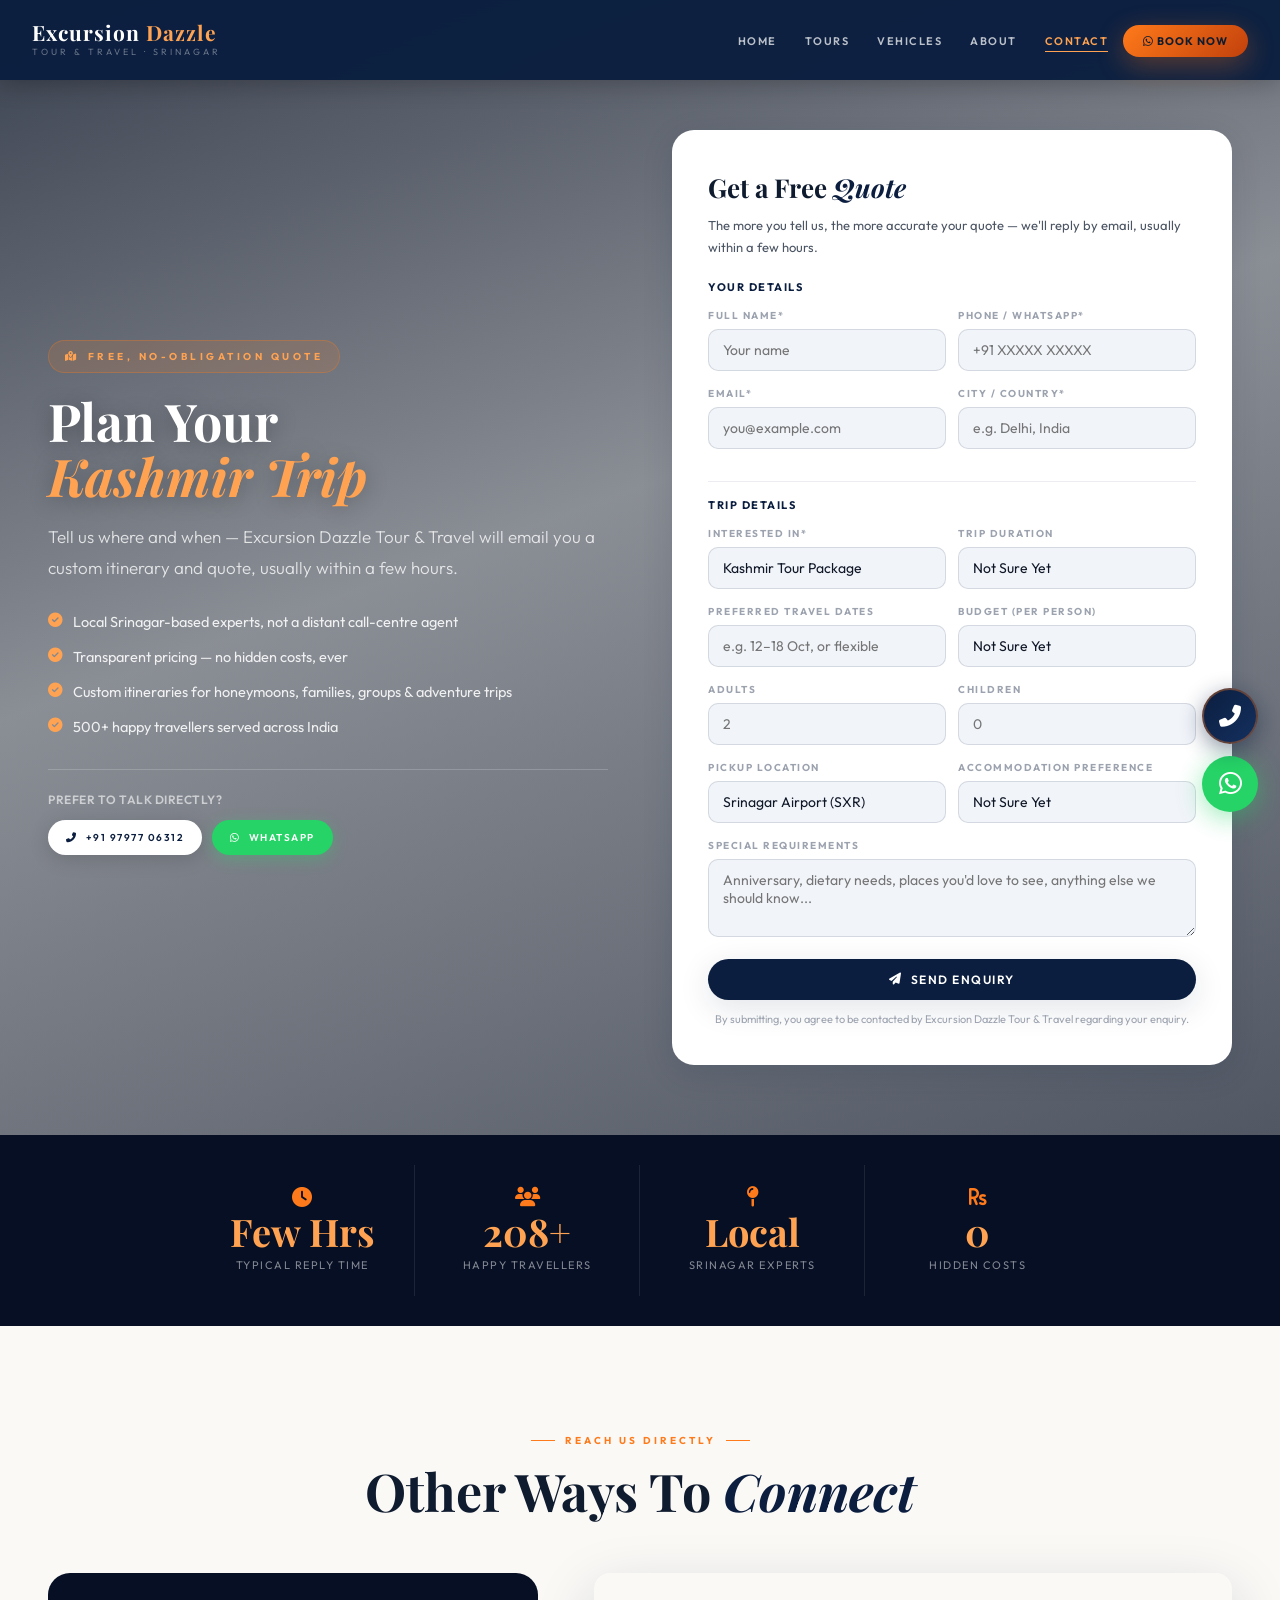
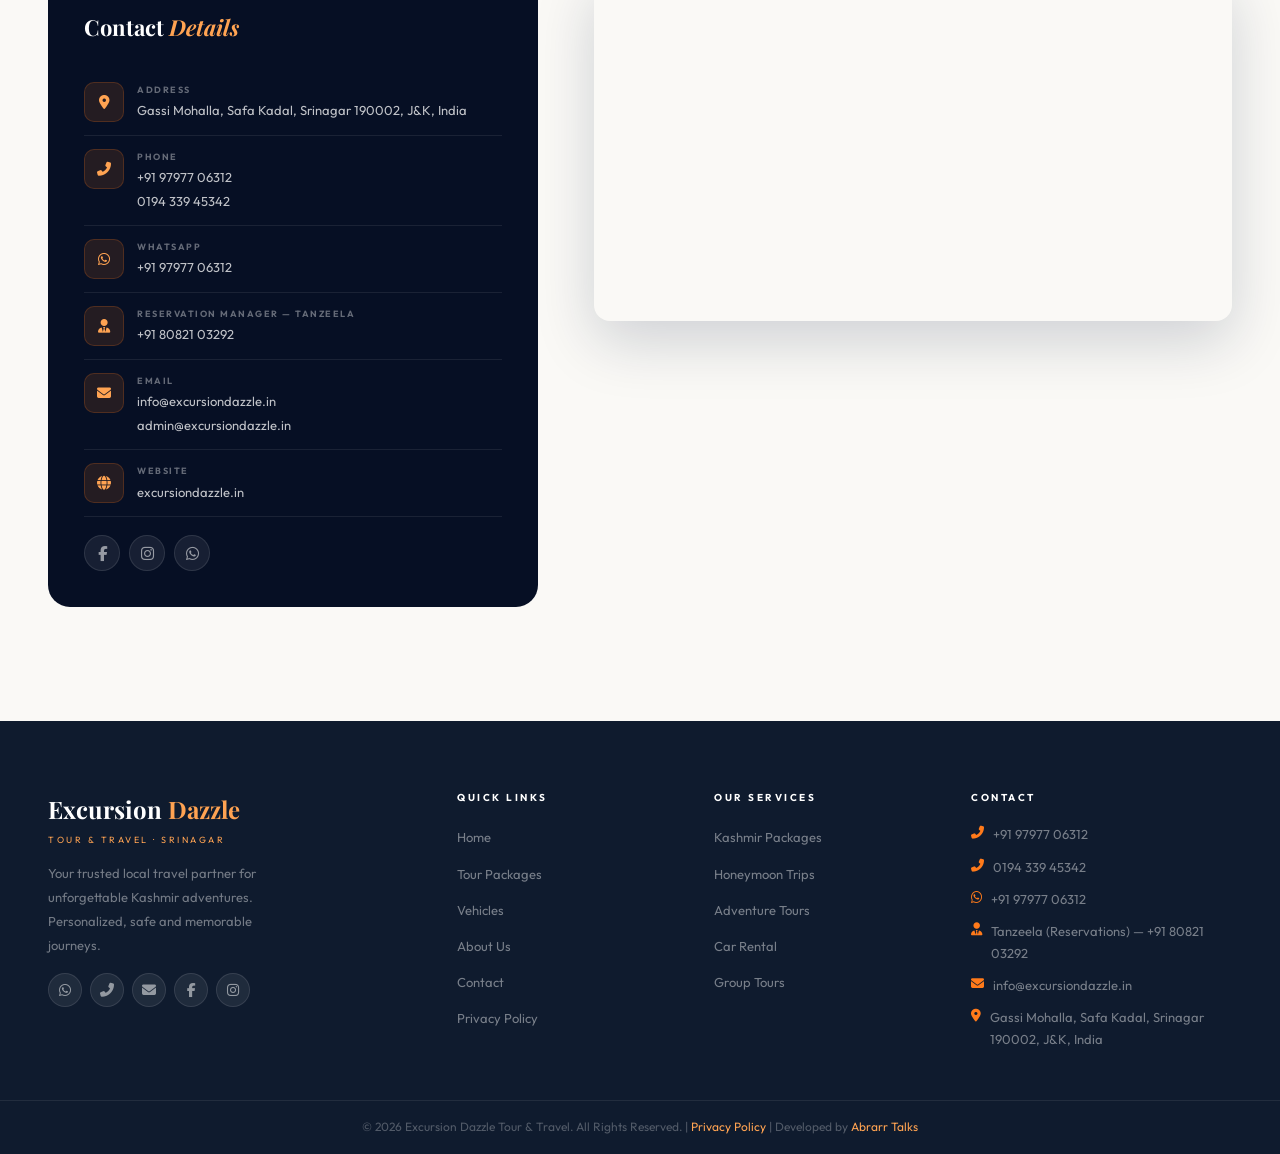
==== commit 892040a6: "Add files via upload" ====
--- a/contact.html
+++ b/contact.html
@@ -3,12 +3,12 @@
 <head>
 <meta charset="UTF-8"/>
 <meta name="viewport" content="width=device-width,initial-scale=1.0,viewport-fit=cover"/>
-<title>Contact Excursion Dazzle Tour &amp; Travel – Srinagar Kashmir Travel Agency</title>
-<meta name="description" content="Contact Excursion Dazzle Tour &amp; Travel. Gassi Mohalla, Safa Kadal, Srinagar 190002, J&amp;K. Call +91 97977 06312 or WhatsApp for a free Kashmir tour quote."/>
+<title>Plan Your Kashmir Trip – Excursion Dazzle Tour &amp; Travel | Get a Free Quote</title>
+<meta name="description" content="Tell us about your Kashmir trip and Excursion Dazzle Tour &amp; Travel will email you a custom quote. Gassi Mohalla, Safa Kadal, Srinagar. Call +91 97977 06312."/>
 <meta name="robots" content="index, follow, max-image-preview:large, max-snippet:-1"/>
 <link rel="canonical" href="https://excursiondazzle.in/contact.html"/>
-<meta property="og:title" content="Contact Excursion Dazzle Tour &amp; Travel – Srinagar Kashmir Travel Agency"/>
-<meta property="og:description" content="Contact Excursion Dazzle Tour &amp; Travel. Gassi Mohalla, Safa Kadal, Srinagar 190002, J&amp;K. Call +91 97977 06312."/>
+<meta property="og:title" content="Plan Your Kashmir Trip – Excursion Dazzle Tour &amp; Travel"/>
+<meta property="og:description" content="Tell us about your Kashmir trip and we'll email you a custom quote. Call +91 97977 06312."/>
 <meta property="og:image" content="https://images.unsplash.com/photo-1591649462430-c88aeea56a4f?w=1200&q=80"/>
 <meta property="og:url" content="https://excursiondazzle.in/contact.html"/>
 <meta name="geo.region" content="IN-JK"/>
@@ -46,18 +46,149 @@
     </ul>
     <button class="nav-hbg" id="navHbg" aria-label="Menu"><span></span><span></span><span></span></button>
   </div>
-</nav><div class="page-hero">
-  <img src="https://images.unsplash.com/photo-1591649462430-c88aeea56a4f?w=1600&q=90" alt="Contact Excursion Dazzle" class="page-hero-bg" loading="eager"/>
-  <div class="page-hero-ov"></div>
-  <div class="page-hero-cnt">
-    <div class="breadcrumb"><a href="index.html">Home</a><i class="fas fa-chevron-right"></i><span>Contact</span></div>
-    <h1>Get In <em>Touch</em></h1>
-    <p>We usually respond within a few hours — reach us any way that's easiest for you</p>
+</nav>
+
+<!-- LANDING HERO -->
+<section class="hero" id="planTrip" style="height:auto;min-height:100vh">
+  <div style="position:absolute;inset:0;background:url('https://images.unsplash.com/photo-1591649462430-c88aeea56a4f?w=1800&q=90') center 40%/cover"></div>
+  <div class="hero-ov"></div>
+  <div class="wrap" style="position:relative;z-index:2;padding-top:calc(var(--nav-h) + 50px);padding-bottom:70px">
+    <div class="landing-grid">
+
+      <!-- LEFT: PITCH -->
+      <div class="landing-pitch rvl">
+        <div class="hero-eyebrow" style="justify-content:flex-start"><i class="fas fa-map-marked-alt"></i> Free, No-Obligation Quote</div>
+        <h1 class="hero-title" style="text-align:left;font-size:clamp(30px,4.5vw,52px)">Plan Your<em> Kashmir Trip</em></h1>
+        <p class="hero-sub" style="text-align:left;margin:0 0 26px">Tell us where and when — Excursion Dazzle Tour &amp; Travel will email you a custom itinerary and quote, usually within a few hours.</p>
+        <ul class="landing-points">
+          <li><i class="fas fa-check-circle"></i> Local Srinagar-based experts, not a distant call-centre agent</li>
+          <li><i class="fas fa-check-circle"></i> Transparent pricing &mdash; no hidden costs, ever</li>
+          <li><i class="fas fa-check-circle"></i> Custom itineraries for honeymoons, families, groups &amp; adventure trips</li>
+          <li><i class="fas fa-check-circle"></i> 500+ happy travellers served across India</li>
+        </ul>
+        <div class="landing-alt">
+          <span>Prefer to talk directly?</span>
+          <div style="display:flex;gap:10px;flex-wrap:wrap">
+            <a href="tel:+919797706312" class="btn btn-white btn-sm"><i class="fas fa-phone-alt"></i> +91 97977 06312</a>
+            <a href="https://wa.me/919797706312?text=Hi%20Excursion%20Dazzle%20Tour%20%26%20Travel!%20I%20want%20to%20enquire%20about%20a%20Kashmir%20trip." target="_blank" rel="noopener noreferrer" class="btn btn-wa btn-sm"><i class="fab fa-whatsapp"></i> WhatsApp</a>
+          </div>
+        </div>
+      </div>
+
+      <!-- RIGHT: FORM CARD -->
+      <div class="rvr">
+        <div class="contact-form landing-form-card" id="contactFormWrap">
+          <h3>Get a Free <em>Quote</em></h3>
+          <p class="form-sub">The more you tell us, the more accurate your quote &mdash; we'll reply by email, usually within a few hours.</p>
+          <form id="contactForm">
+
+            <div class="fg-sec-lbl">Your Details</div>
+            <div class="fr">
+              <div class="fg"><label for="cfName">Full Name*</label><input type="text" id="cfName" name="name" placeholder="Your name" required/></div>
+              <div class="fg"><label for="cfPhone">Phone / WhatsApp*</label><input type="tel" id="cfPhone" name="phone" placeholder="+91 XXXXX XXXXX" required/></div>
+            </div>
+            <div class="fr">
+              <div class="fg"><label for="cfEmail">Email*</label><input type="email" id="cfEmail" name="email" placeholder="you@example.com" required/></div>
+              <div class="fg"><label for="cfCity">City / Country*</label><input type="text" id="cfCity" name="city" placeholder="e.g. Delhi, India" required/></div>
+            </div>
+
+            <div class="fg-sec-lbl">Trip Details</div>
+            <div class="fr">
+              <div class="fg"><label for="cfDest">Interested In*</label>
+                <select id="cfDest" name="destination" required>
+                  <option value="Kashmir Tour Package">Kashmir Tour Package</option>
+                  <option value="Honeymoon Package">Honeymoon Package</option>
+                  <option value="Family Tour">Family Tour</option>
+                  <option value="Adventure Tour">Adventure Tour</option>
+                  <option value="Group Tour">Group Tour</option>
+                  <option value="Car / Vehicle Rental">Car / Vehicle Rental</option>
+                  <option value="Custom / Not Sure Yet">Custom / Not Sure Yet</option>
+                </select>
+              </div>
+              <div class="fg"><label for="cfDuration">Trip Duration</label>
+                <select id="cfDuration" name="duration">
+                  <option value="Not Sure">Not Sure Yet</option>
+                  <option value="1-2 Nights">1&ndash;2 Nights</option>
+                  <option value="3-4 Nights">3&ndash;4 Nights</option>
+                  <option value="5-6 Nights">5&ndash;6 Nights</option>
+                  <option value="7+ Nights">7+ Nights</option>
+                </select>
+              </div>
+            </div>
+            <div class="fr">
+              <div class="fg"><label for="cfDates">Preferred Travel Dates</label><input type="text" id="cfDates" name="dates" placeholder="e.g. 12–18 Oct, or flexible"/></div>
+              <div class="fg"><label for="cfBudget">Budget (per person)</label>
+                <select id="cfBudget" name="budget">
+                  <option value="Not Sure">Not Sure Yet</option>
+                  <option value="Under ₹15,000">Under &#8377;15,000</option>
+                  <option value="₹15,000 – ₹30,000">&#8377;15,000 &ndash; &#8377;30,000</option>
+                  <option value="₹30,000 – ₹50,000">&#8377;30,000 &ndash; &#8377;50,000</option>
+                  <option value="₹50,000+">&#8377;50,000+</option>
+                </select>
+              </div>
+            </div>
+            <div class="fr">
+              <div class="fg"><label for="cfAdults">Adults</label><input type="number" id="cfAdults" name="adults" min="1" max="50" placeholder="2"/></div>
+              <div class="fg"><label for="cfChildren">Children</label><input type="number" id="cfChildren" name="children" min="0" max="50" placeholder="0"/></div>
+            </div>
+            <div class="fr">
+              <div class="fg"><label for="cfPickup">Pickup Location</label>
+                <select id="cfPickup" name="pickup">
+                  <option value="Srinagar Airport (SXR)">Srinagar Airport (SXR)</option>
+                  <option value="Srinagar Railway Station">Srinagar Railway Station</option>
+                  <option value="Jammu">Jammu</option>
+                  <option value="Not Applicable / Other">Not Applicable / Other</option>
+                </select>
+              </div>
+              <div class="fg"><label for="cfAccom">Accommodation Preference</label>
+                <select id="cfAccom" name="accommodation">
+                  <option value="Not Sure">Not Sure Yet</option>
+                  <option value="Hotel">Hotel</option>
+                  <option value="Houseboat">Houseboat</option>
+                  <option value="Mix of Both">Mix of Both</option>
+                </select>
+              </div>
+            </div>
+            <div class="fg"><label for="cfMessage">Special Requirements</label><textarea id="cfMessage" name="message" rows="3" placeholder="Anniversary, dietary needs, places you'd love to see, anything else we should know..."></textarea></div>
+
+            <button type="submit" id="cfSubmit" class="btn btn-royal" style="width:100%;justify-content:center"><i class="fas fa-paper-plane"></i> Send Enquiry</button>
+            <p style="font-size:11px;color:var(--text3);text-align:center;margin-top:10px">By submitting, you agree to be contacted by Excursion Dazzle Tour &amp; Travel regarding your enquiry.</p>
+          </form>
+        </div>
+        <div class="form-success" id="formSuccess">
+          <i class="fas fa-check-circle"></i>
+          <h3>Thank You!</h3>
+          <p>Your enquiry has been sent to our team at <strong>info@excursiondazzle.in</strong>. We'll get back to you by email shortly &mdash; usually within a few hours.</p>
+          <div style="display:flex;gap:10px;justify-content:center;flex-wrap:wrap">
+            <a href="https://wa.me/919797706312?text=Hi%20Excursion%20Dazzle%20Tour%20%26%20Travel!%20I%20just%20submitted%20an%20enquiry%20on%20your%20website." target="_blank" rel="noopener noreferrer" class="btn btn-wa"><i class="fab fa-whatsapp"></i> Message Us Now</a>
+            <a href="tel:+919797706312" class="btn btn-royal"><i class="fas fa-phone-alt"></i> Or Call Us</a>
+          </div>
+        </div>
+      </div>
+
+    </div>
+  </div>
+</section>
+
+<!-- TRUST STRIP -->
+<div class="trust-strip">
+  <div class="wrap">
+    <div class="trust-grid">
+      <div class="trust-item rv"><i class="fas fa-clock trust-icon"></i><span class="trust-num">Few Hrs</span><span class="trust-lbl">Typical Reply Time</span></div>
+      <div class="trust-item rv"><i class="fas fa-users trust-icon"></i><span class="trust-num count" data-to="500">0</span><span class="trust-lbl">Happy Travellers</span></div>
+      <div class="trust-item rv"><i class="fas fa-map-pin trust-icon"></i><span class="trust-num">Local</span><span class="trust-lbl">Srinagar Experts</span></div>
+      <div class="trust-item rv"><i class="fas fa-rupee-sign trust-icon"></i><span class="trust-num">0</span><span class="trust-lbl">Hidden Costs</span></div>
+    </div>
   </div>
 </div>
 
+<!-- CONTACT DETAILS + MAP -->
 <section class="sec">
   <div class="wrap">
+    <div class="sh c rv">
+      <div class="lbl">Reach Us Directly</div>
+      <h2 class="ttl">Other Ways To <em>Connect</em></h2>
+    </div>
     <div class="contact-grid">
       <div class="rvl">
         <div class="contact-info-card">
@@ -92,47 +223,16 @@
             <a href="https://wa.me/919797706312?text=Hi%20Excursion%20Dazzle%20Tour%20%26%20Travel!%20I%20want%20to%20enquire%20about%20a%20Kashmir%20trip." target="_blank" rel="noopener noreferrer" class="soc-btn"><i class="fab fa-whatsapp"></i></a>
           </div>
         </div>
-        <div class="map-frame">
-          <iframe src="https://www.google.com/maps?q=Safa+Kadal,+Srinagar,+Jammu+and+Kashmir+190002&output=embed" width="100%" height="260" style="border:0" loading="lazy" referrerpolicy="no-referrer-when-downgrade" title="Excursion Dazzle Tour & Travel location map"></iframe>
-        </div>
-      </div>
-
+      </div>
       <div class="rvr">
-        <div class="contact-form">
-          <h3>Send Us an <em>Enquiry</em></h3>
-          <p class="form-sub">Fill this out and we'll open WhatsApp with your details ready to send &mdash; nothing is stored on our end.</p>
-          <form id="contactForm">
-            <div class="fr">
-              <div class="fg"><label for="cfName">Full Name*</label><input type="text" id="cfName" name="name" placeholder="Your name" required/></div>
-              <div class="fg"><label for="cfPhone">Phone*</label><input type="tel" id="cfPhone" name="phone" placeholder="+91 XXXXX XXXXX" required/></div>
-            </div>
-            <div class="fg"><label for="cfEmail">Email</label><input type="email" id="cfEmail" name="email" placeholder="you@example.com"/></div>
-            <div class="fg"><label for="cfMessage">Message</label><textarea id="cfMessage" name="message" rows="4" placeholder="Tell us about your trip — dates, destinations, group size..."></textarea></div>
-            <button type="submit" id="cfSubmit" class="btn btn-royal" style="width:100%;justify-content:center"><i class="fab fa-whatsapp"></i> Send via WhatsApp</button>
-          </form>
-          <div class="form-success" id="formSuccess">
-            <i class="fas fa-check-circle"></i>
-            <h3>WhatsApp Opened!</h3>
-            <p>Your message is ready to send on WhatsApp &mdash; just hit send there and we'll reply shortly.</p>
-            <a href="tel:+919797706312" class="btn btn-royal"><i class="fas fa-phone-alt"></i> Or Call Us Directly</a>
-          </div>
+        <div class="map-frame" style="height:100%;min-height:340px">
+          <iframe src="https://www.google.com/maps?q=Safa+Kadal,+Srinagar,+Jammu+and+Kashmir+190002&output=embed" width="100%" height="100%" style="border:0;min-height:340px" loading="lazy" referrerpolicy="no-referrer-when-downgrade" title="Excursion Dazzle Tour & Travel location map"></iframe>
         </div>
       </div>
     </div>
   </div>
 </section>
 
-<div class="cta-strip">
-  <div class="wrap">
-    <div class="cta-inner">
-      <div><h2>Prefer to Talk Directly?</h2><p>Call or WhatsApp Excursion Dazzle Tour &amp; Travel anytime.</p></div>
-      <div class="cta-btns">
-        <a href="https://wa.me/919797706312?text=Hi%20Excursion%20Dazzle%20Tour%20%26%20Travel!%20I%20want%20to%20enquire%20about%20a%20Kashmir%20trip." target="_blank" rel="noopener noreferrer" class="btn btn-royal"><i class="fab fa-whatsapp"></i> WhatsApp Us</a>
-        <a href="tel:+919797706312" class="btn btn-white"><i class="fas fa-phone-alt"></i> Call Now</a>
-      </div>
-    </div>
-  </div>
-</div>
 <footer>
   <div class="ft"><div class="wrap"><div class="ft-grid">
     <div>
--- a/style.css
+++ b/style.css
@@ -627,6 +627,31 @@
 }
 .soc-btn:hover { background: var(--gold); color: var(--charcoal); border-color: var(--gold); transform: translateY(-2px); }
 .map-frame { border-radius: var(--r-lg); overflow: hidden; box-shadow: var(--sh-lg); }
+
+/* ── LANDING PAGE (contact.html) ───────────────────────────── */
+.landing-grid {
+  display: grid; grid-template-columns: 1fr 1fr; gap: clamp(30px,5vw,64px);
+  align-items: center;
+}
+.landing-pitch { color: var(--white); }
+.landing-points { list-style: none; margin: 22px 0 30px; display: flex; flex-direction: column; gap: 12px; }
+.landing-points li {
+  font-size: clamp(13px,1.6vw,14.5px); color: rgba(255,255,255,.88);
+  display: flex; align-items: flex-start; gap: 10px; line-height: 1.6;
+}
+.landing-points li i { color: var(--gold-light); margin-top: 3px; flex-shrink: 0; }
+.landing-alt {
+  border-top: 1px solid rgba(255,255,255,.18); padding-top: 20px;
+  display: flex; flex-direction: column; gap: 10px;
+}
+.landing-alt span { font-size: 12px; color: rgba(255,255,255,.6); font-weight: 600; letter-spacing: .5px; text-transform: uppercase; }
+.landing-form-card { box-shadow: var(--sh-xl); }
+@media(max-width:900px){
+  .landing-grid { grid-template-columns: 1fr; gap: 34px; }
+  .landing-pitch { text-align: center; }
+  .landing-points { text-align: left; }
+  .landing-alt { align-items: center; }
+}
 .contact-form {
   background: var(--card); border-radius: var(--r-xl);
   padding: clamp(24px,3.5vw,36px); box-shadow: var(--sh-md);
@@ -638,6 +663,12 @@
 .contact-form h3 em { font-style: italic; color: var(--royal); }
 .form-sub { font-size: 13px; color: var(--text2); margin-bottom: 20px; }
 .fg { margin-bottom: 14px; }
+.fg-sec-lbl {
+  font-size: 11px; font-weight: 700; letter-spacing: 1.5px; text-transform: uppercase;
+  color: var(--royal); margin: 18px 0 10px; padding-top: 14px;
+  border-top: 1px solid rgba(11,30,63,.08);
+}
+.fg-sec-lbl:first-child { margin-top: 0; padding-top: 0; border-top: none; }
 .fg label {
   display: block; font-size: 10px; font-weight: 700; letter-spacing: 1.5px;
   text-transform: uppercase; color: var(--text3); margin-bottom: 5px;
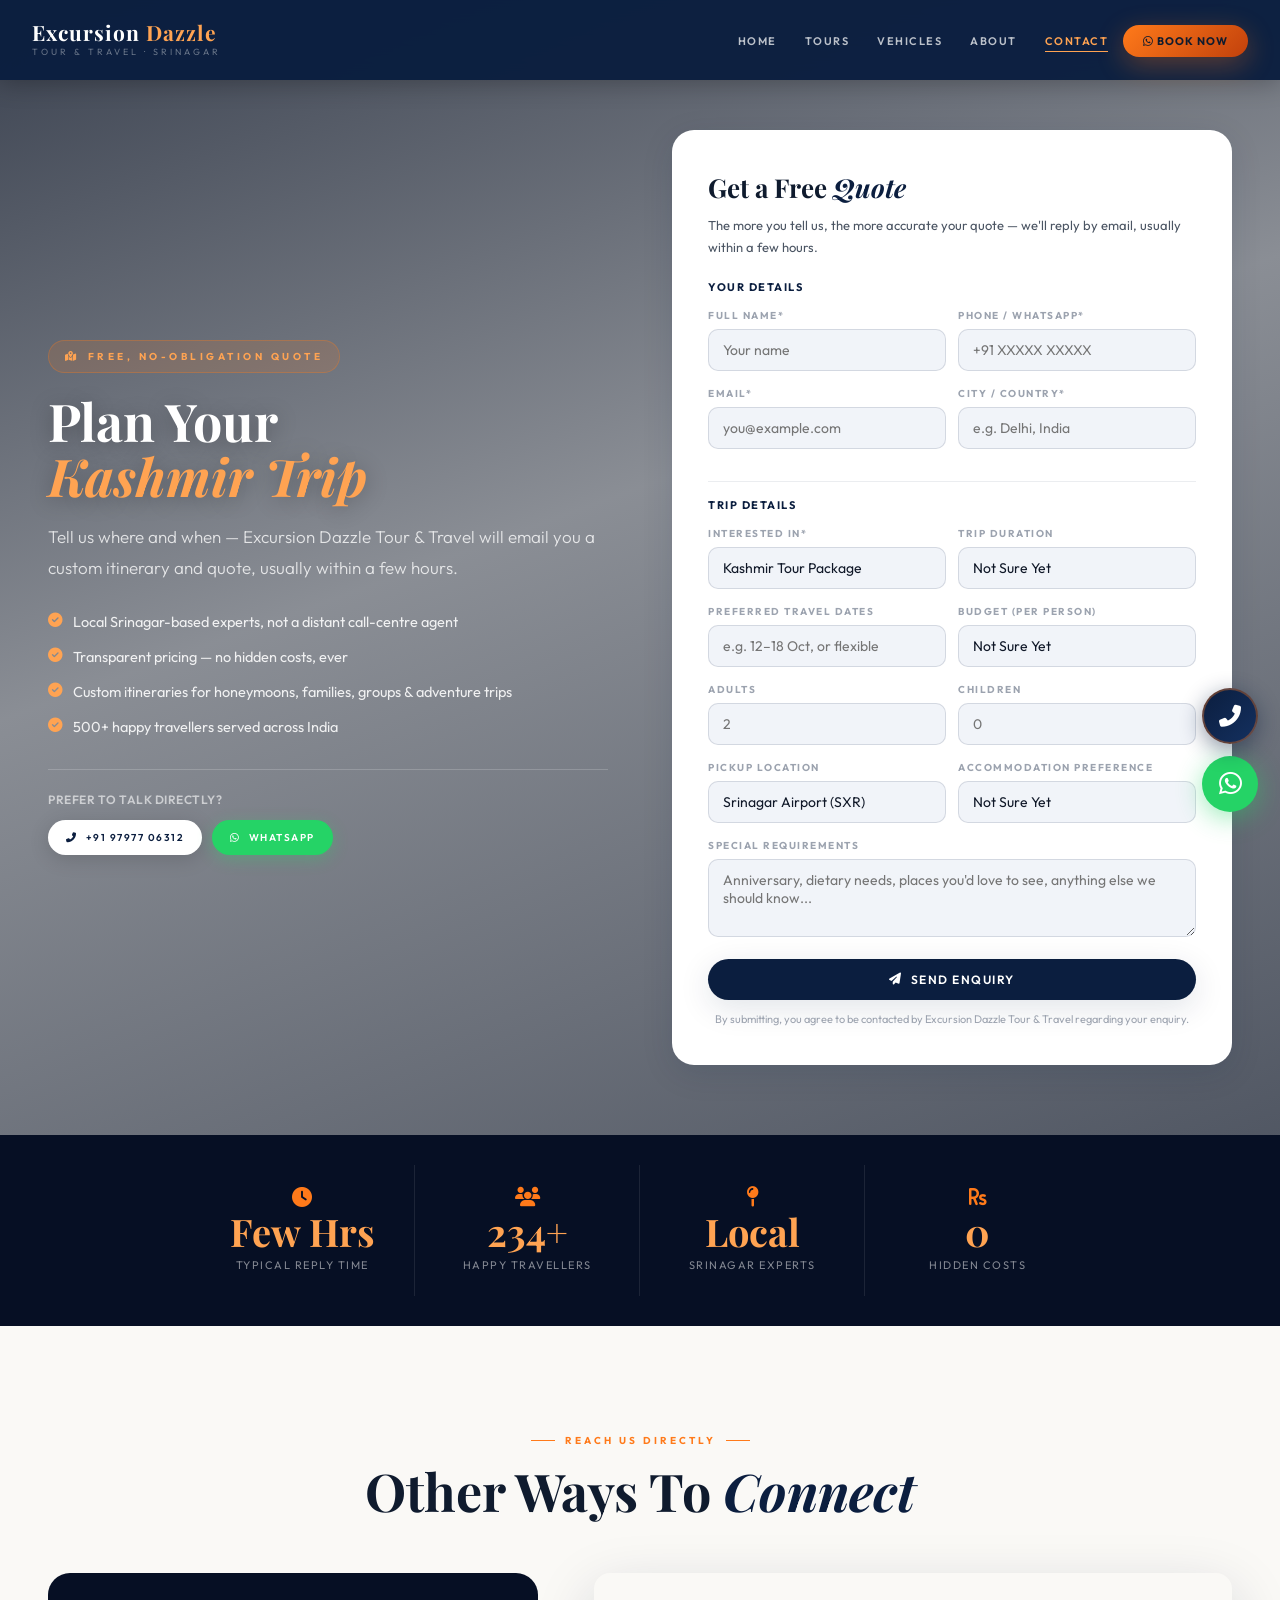
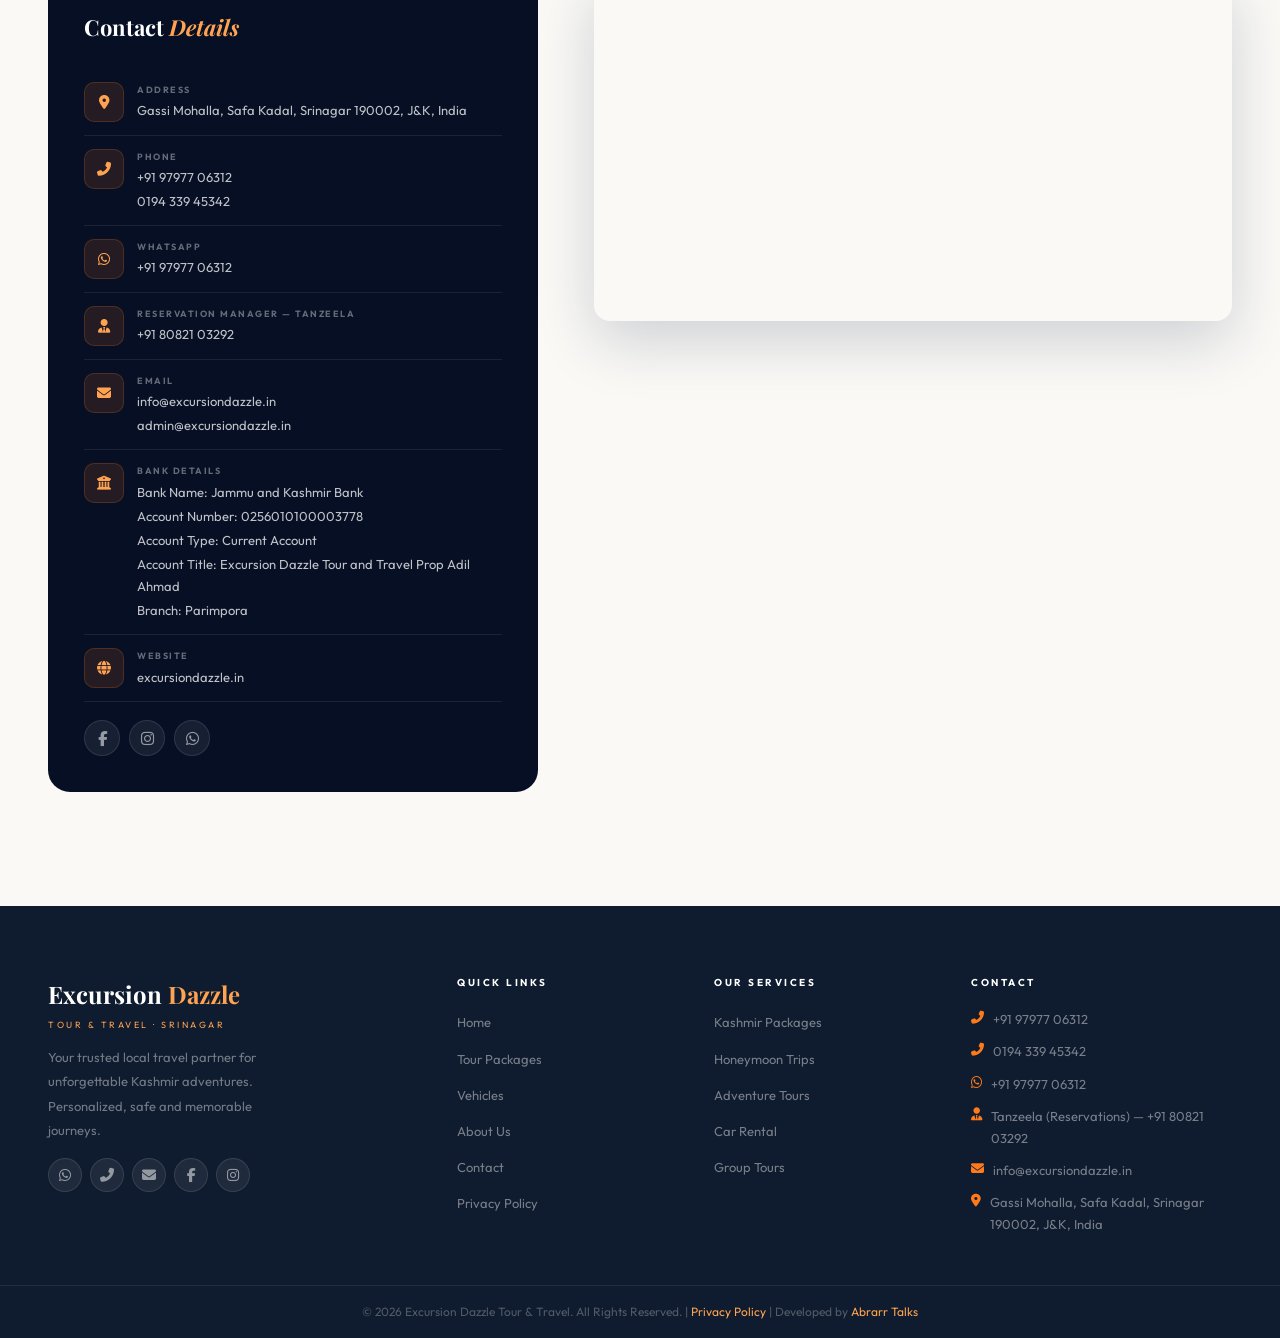
==== commit 1eb87412: "Add files via upload" ====
--- a/contact.html
+++ b/contact.html
@@ -214,6 +214,10 @@
             <div class="ci-body"><strong>Email</strong><a href="mailto:info@excursiondazzle.in">info@excursiondazzle.in</a><a href="mailto:admin@excursiondazzle.in">admin@excursiondazzle.in</a></div>
           </div>
           <div class="ci">
+            <div class="ci-ico"><i class="fas fa-university"></i></div>
+            <div class="ci-body"><strong>Bank Details</strong><span>Bank Name: Jammu and Kashmir Bank</span><span>Account Number: 0256010100003778</span><span>Account Type: Current Account</span><span>Account Title: Excursion Dazzle Tour and Travel Prop Adil Ahmad</span><span>Branch: Parimpora</span></div>
+          </div>
+          <div class="ci">
             <div class="ci-ico"><i class="fas fa-globe"></i></div>
             <div class="ci-body"><strong>Website</strong><a href="https://excursiondazzle.in" target="_blank" rel="noopener noreferrer">excursiondazzle.in</a></div>
           </div>
@@ -279,4 +283,4 @@
 <div class="toast" id="toast"></div>
 <script src="script.js"></script>
 </body>
-</html>
+</html>
